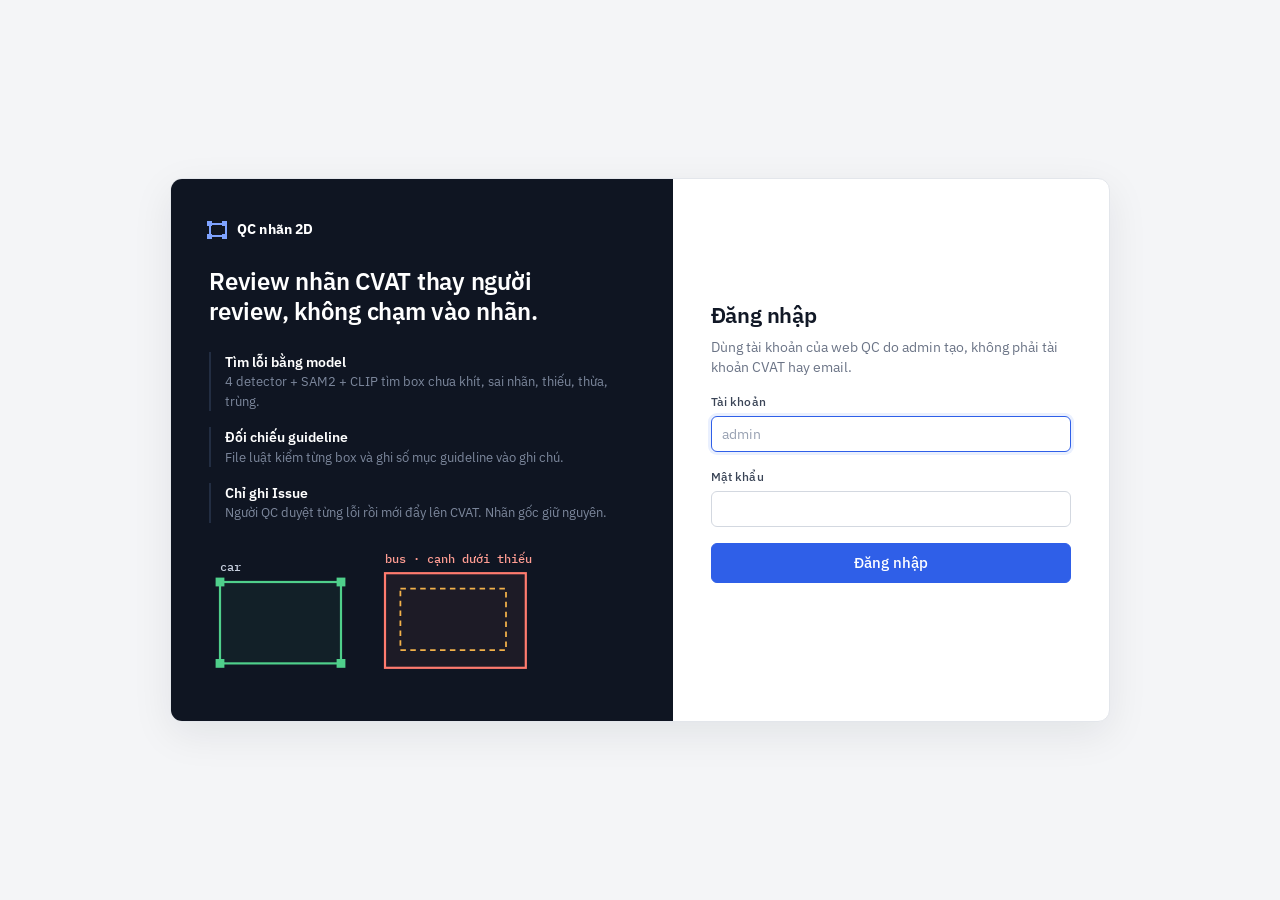
==== web_qc/static/index.html @ eee3d4e5 "Guideline: tu mo san guideline, nut Mo · soan luat, giu thong bao sau khi luu Co-Authored-By: Claude" ====
<!doctype html>
<html lang="vi">
<head>
<meta charset="utf-8">
<meta name="viewport" content="width=device-width, initial-scale=1">
<title>QC nhãn 2D</title>
<link rel="preconnect" href="https://fonts.googleapis.com">
<link rel="stylesheet" href="https://fonts.googleapis.com/css2?family=IBM+Plex+Mono:wght@400;500&family=IBM+Plex+Sans:wght@400;500;600;700&display=swap">
<link rel="stylesheet" href="style.css?v=11">
</head>
<body>

<svg width="0" height="0" style="position:absolute" aria-hidden="true">
  <symbol id="i-home" viewBox="0 0 24 24"><path d="M4 11l8-7 8 7v8a1 1 0 0 1-1 1h-4v-6H9v6H5a1 1 0 0 1-1-1z"/></symbol>
  <symbol id="i-scan" viewBox="0 0 24 24"><path d="M4 8V5a1 1 0 0 1 1-1h3M16 4h3a1 1 0 0 1 1 1v3M20 16v3a1 1 0 0 1-1 1h-3M8 20H5a1 1 0 0 1-1-1v-3"/><rect x="8" y="8" width="8" height="8" rx="1"/></symbol>
  <symbol id="i-history" viewBox="0 0 24 24"><path d="M3 12a9 9 0 1 0 3-6.7L3 8"/><path d="M3 3v5h5M12 7v5l3 2"/></symbol>
  <symbol id="i-book" viewBox="0 0 24 24"><path d="M4 5a2 2 0 0 1 2-2h13v16H6a2 2 0 0 0-2 2z"/><path d="M4 19V5M8 7h7M8 11h5"/></symbol>
  <symbol id="i-plug" viewBox="0 0 24 24"><path d="M9 3v5M15 3v5M7 8h10v3a5 5 0 0 1-10 0zM12 16v5"/></symbol>
  <symbol id="i-gear" viewBox="0 0 24 24"><path d="M4 6h10M18 6h2M4 12h4M12 12h8M4 18h12"/><circle cx="16" cy="6" r="2"/><circle cx="10" cy="12" r="2"/><circle cx="18" cy="18" r="2"/></symbol>
  <symbol id="i-play" viewBox="0 0 24 24"><path d="M7 5l12 7-12 7z"/></symbol>
  <symbol id="i-upload" viewBox="0 0 24 24"><path d="M12 16V4M7 9l5-5 5 5M4 20h16"/></symbol>
  <symbol id="i-download" viewBox="0 0 24 24"><path d="M12 4v12M7 11l5 5 5-5M4 20h16"/></symbol>
  <symbol id="i-logout" viewBox="0 0 24 24"><path d="M15 4h3a1 1 0 0 1 1 1v14a1 1 0 0 1-1 1h-3M10 8l-4 4 4 4M6 12h10"/></symbol>
  <symbol id="i-sliders" viewBox="0 0 24 24"><path d="M4 7h16M4 17h16"/><circle cx="9" cy="7" r="2"/><circle cx="15" cy="17" r="2"/></symbol>
  <symbol id="i-file" viewBox="0 0 24 24"><path d="M14 3H6a1 1 0 0 0-1 1v16a1 1 0 0 0 1 1h12a1 1 0 0 0 1-1V8z"/><path d="M14 3v5h5"/></symbol>
  <symbol id="i-list" viewBox="0 0 24 24"><path d="M9 6h11M9 12h11M9 18h11M4 6h.01M4 12h.01M4 18h.01"/></symbol>
  <symbol id="i-ext" viewBox="0 0 24 24"><path d="M14 4h6v6M20 4l-9 9M18 14v5a1 1 0 0 1-1 1H5a1 1 0 0 1-1-1V7a1 1 0 0 1 1-1h5"/></symbol>
  <symbol id="i-redo" viewBox="0 0 24 24"><path d="M20 12a8 8 0 1 1-2.3-5.7L20 8"/><path d="M20 3v5h-5"/></symbol>
  <symbol id="i-plus" viewBox="0 0 24 24"><path d="M12 5v14M5 12h14"/></symbol>
  <symbol id="i-flag" viewBox="0 0 24 24"><path d="M5 21V4M5 4h11l-2 4 2 4H5"/></symbol>
  <symbol id="i-pen" viewBox="0 0 24 24"><path d="M4 20h4L19 9l-4-4L4 16z"/><path d="M13 7l4 4"/></symbol>
  <symbol id="i-link" viewBox="0 0 24 24"><path d="M10 14a4 4 0 0 0 5.7 0l3-3a4 4 0 0 0-5.7-5.7l-1 1"/><path d="M14 10a4 4 0 0 0-5.7 0l-3 3a4 4 0 0 0 5.7 5.7l1-1"/></symbol>
  <symbol id="i-note" viewBox="0 0 24 24"><rect x="4" y="5" width="16" height="12" rx="1" stroke-dasharray="3 2"/><path d="M8 21l4-4 4 4"/></symbol>
</svg>

<!-- ================================ DANG NHAP ================================ -->
<section id="login" class="login hidden">
  <div class="login-card">
    <div class="login-side">
      <div class="logo"><span class="logo-mark" aria-hidden="true"></span><span>QC nhãn 2D</span></div>
      <h1>Review nhãn CVAT thay người review, không chạm vào nhãn.</h1>
      <dl class="login-facts">
        <div><dt>Tìm lỗi bằng model</dt><dd>4 detector + SAM2 + CLIP tìm box chưa khít, sai nhãn, thiếu, thừa, trùng.</dd></div>
        <div><dt>Đối chiếu guideline</dt><dd>File luật kiểm từng box và ghi số mục guideline vào ghi chú.</dd></div>
        <div><dt>Chỉ ghi Issue</dt><dd>Người QC duyệt từng lỗi rồi mới đẩy lên CVAT. Nhãn gốc giữ nguyên.</dd></div>
      </dl>
      <svg class="login-art" viewBox="0 0 300 120" aria-hidden="true">
        <rect x="10" y="30" width="110" height="74" class="a-ok"/>
        <g class="a-h"><rect x="6" y="26" width="8" height="8"/><rect x="116" y="26" width="8" height="8"/><rect x="6" y="100" width="8" height="8"/><rect x="116" y="100" width="8" height="8"/></g>
        <text x="10" y="20" class="a-t">car</text>
        <rect x="160" y="22" width="128" height="86" class="a-bad"/>
        <rect x="174" y="36" width="96" height="56" class="a-dash"/>
        <text x="160" y="13" class="a-t a-tb">bus · cạnh dưới thiếu 34px</text>
      </svg>
    </div>
    <form id="loginForm" class="login-form">
      <h2>Đăng nhập</h2>
      <p class="sub">Dùng tài khoản của web QC do admin tạo, không phải tài khoản CVAT hay email.</p>
      <div id="loginHint" class="note hidden"></div>
      <label class="fld" for="lgUser"><span>Tài khoản</span><input id="lgUser" name="username" autocomplete="username" placeholder="admin" required></label>
      <label class="fld" for="lgPass"><span>Mật khẩu</span><input id="lgPass" name="password" type="password" autocomplete="current-password" required></label>
      <button class="btn primary block" type="submit">Đăng nhập</button>
      <p id="loginErr" class="err" role="alert"></p>
    </form>
  </div>
</section>

<!-- ================================ UNG DUNG ================================ -->
<div id="app" class="shell hidden">
  <aside class="sidebar">
    <div class="logo"><span class="logo-mark" aria-hidden="true"></span><span>QC nhãn 2D</span></div>
    <nav id="tabs" aria-label="Các trang">
      <button data-tab="dash"><svg class="ic"><use href="#i-home"/></svg><span>Tổng quan</span></button>
      <button data-tab="review" class="active"><svg class="ic"><use href="#i-scan"/></svg><span>Review job</span></button>
      <button data-tab="history"><svg class="ic"><use href="#i-history"/></svg><span>Lịch sử</span></button>
      <button data-tab="guide"><svg class="ic"><use href="#i-book"/></svg><span>Guideline</span></button>
      <button data-tab="conn"><svg class="ic"><use href="#i-plug"/></svg><span>Kết nối CVAT</span></button>
      <button data-tab="settings"><svg class="ic"><use href="#i-gear"/></svg><span>Cài đặt</span></button>
    </nav>
    <div class="side-status">
      <div class="side-label">Trạng thái</div>
      <div id="sideStatus"></div>
    </div>
    <div class="side-user">
      <span class="avatar" id="avatar" aria-hidden="true">A</span>
      <span id="whoName" class="who"></span>
      <button id="logout" class="icon-btn" title="Đăng xuất" aria-label="Đăng xuất"><svg class="ic"><use href="#i-logout"/></svg></button>
    </div>
  </aside>

  <main class="main">
    <!-- ============================== TONG QUAN ============================== -->
    <section id="tab-dash" class="tab hidden">
      <header class="pagehead">
        <div><h1>Tổng quan</h1><p>Chất lượng nhãn qua các lần review: tỉ lệ đạt, loại lỗi hay gặp, từng labeler.</p></div>
        <div class="seg seg-inline" id="dashDays" role="group" aria-label="Khoảng thời gian">
          <button type="button" data-d="7">7 ngày</button><button type="button" data-d="30" class="on">30 ngày</button><button type="button" data-d="90">90 ngày</button>
        </div>
      </header>
      <div id="dashKpis" class="kpis kpis-6"></div>
      <div class="grid2 dash-grid">
        <div class="panel">
          <div class="panel-head"><h2>Loại lỗi hay gặp</h2><span class="meta" id="dashKindsMeta"></span></div>
          <div id="dashKinds" class="bars"></div>
        </div>
        <div class="panel">
          <div class="panel-head"><h2>Xu hướng theo ngày</h2><span class="meta">% box đúng trung bình</span></div>
          <div id="dashTrend" class="trend"></div>
        </div>
        <div class="panel flush span2">
          <div class="panel-head padded"><h2>Theo labeler</h2><span class="meta">Xếp từ % box đúng thấp nhất · lấy từ người được giao job trên CVAT</span></div>
          <div class="tablewrap"><table class="tbl" id="dashAss">
            <thead><tr><th>Labeler</th><th class="r">Số lần review</th><th class="r">Số job</th><th class="r">% box đúng TB</th><th class="r">Tỉ lệ đạt</th><th class="r">Lỗi / Không chắc</th><th>Gần nhất</th></tr></thead><tbody></tbody></table></div>
        </div>
      </div>
    </section>

    <!-- ============================== REVIEW ============================== -->
    <section id="tab-review" class="tab">
      <header class="pagehead">
        <div><h1>Review job</h1><p>Chọn job trên CVAT, chấm nhãn, duyệt từng lỗi rồi ghi Issue. Tool không sửa nhãn.</p></div>
      </header>

      <form id="runForm" class="cmdbar">
        <label class="fld w-md" for="fConn"><span>Kết nối CVAT</span><select id="fConn" name="connection_id"></select></label>
        <div class="fld w-job"><span>Job</span>
          <div class="input-group"><input id="fJob" name="job_id" inputmode="numeric" placeholder="số job" aria-label="Số job"><button type="button" class="btn" id="pickJob"><svg class="ic"><use href="#i-list"/></svg>Chọn</button></div>
        </div>
        <label class="fld w-sm" for="fTask"><span>Task</span><input id="fTask" name="task_id" inputmode="numeric" placeholder="tự điền"></label>
        <label class="fld w-lg" for="runGuide"><span>Guideline</span><select name="guideline_id" id="runGuide"></select></label>
        <label class="fld w-md" for="fMode"><span>Chế độ</span><select id="fMode" name="mode"><option value="chinh_xac">Chính xác · 4 model + SAM2</option><option value="nhanh">Nhanh · 2 model</option></select></label>
        <details class="pop" id="optPop">
          <summary class="btn"><svg class="ic"><use href="#i-sliders"/></svg>Tuỳ chọn</summary>
          <div class="pop-panel">
            <label class="fld" for="fFile"><span>File export .zip <em>chỉ khi không đọc được từ CVAT</em></span><input id="fFile" name="file" type="file" accept=".zip"></label>
            <label class="fld" for="fMax"><span>Chỉ chạy N frame đầu <em>để thử nhanh</em></span><input id="fMax" name="max_frames" inputmode="numeric"></label>
            <label class="chk" for="fRider"><input id="fRider" type="checkbox" name="rider" checked><span>Người lái xe máy có box person riêng</span></label>
            <label class="chk" for="fAuto"><input id="fAuto" type="checkbox" name="auto_push"><span>Chạy xong tự đẩy lỗi chắc chắn</span></label>
          </div>
        </details>
        <button class="btn primary" type="submit" id="runBtn"><svg class="ic fill"><use href="#i-play"/></svg>Đánh giá</button>
        <div id="jobCtx" class="job-ctx"></div>
        <p id="runErr" class="err cmd-err" role="alert"></p>
      </form>

      <div id="runEmpty" class="panel empty">
        <ol class="steps">
          <li><b>Chọn job</b><span>Bấm <b>Chọn</b> để xem danh sách job trên CVAT, hoặc gõ số job. Đổi máy CVAT ở ô Kết nối.</span></li>
          <li><b>Kiểm tra guideline</b><span>Để "Tự chọn theo task" thì web dùng guideline đã gán cho task. Dòng dưới thanh công cụ cho biết sẽ kiểm bao nhiêu luật.</span></li>
          <li><b>Đánh giá, duyệt, đẩy Issue</b><span>Lỗi chắc chắn được chọn sẵn. Lỗi "không chắc" xem ảnh rồi tự chọn. Lỗi tool báo nhầm thì bấm <b>Tool nhầm</b>.</span></li>
        </ol>
        <p class="empty-foot">Kết quả các lần trước nằm ở <a href="#" data-goto="history">Lịch sử</a>.</p>
      </div>

      <div id="runPanel" class="hidden">
        <div class="panel runhead">
          <div class="runhead-top">
            <div class="runhead-title">
              <h2 id="runTitle">Lần review</h2>
              <p id="runMeta" class="meta"></p>
              <div id="runCompare" class="compare"></div>
            </div>
            <div class="runhead-actions">
              <a id="openCvat" class="btn sm hidden" target="_blank" rel="noopener"><svg class="ic"><use href="#i-ext"/></svg>Mở job trên CVAT</a>
              <button id="copyReport" class="btn sm hidden" type="button" title="Trang xem lỗi kèm ảnh cho labeler, không cần đăng nhập"><svg class="ic"><use href="#i-link"/></svg>Link cho labeler</button>
              <button id="rerunBtn" class="btn sm" type="button"><svg class="ic"><use href="#i-redo"/></svg>Chạy lại</button>
              <a id="csv" class="btn sm" href="#"><svg class="ic"><use href="#i-download"/></svg>CSV</a>
              <span id="runStatus" class="pill"></span>
            </div>
          </div>
          <div class="progress" aria-hidden="true"><div id="runProgress" class="progress-bar"></div></div>
          <div id="stats" class="kpis"></div>
          <details id="logBox" class="logbox"><summary>Nhật ký chạy</summary><pre id="runLog" class="log"></pre></details>
        </div>

        <div id="runResult" class="panel workbench hidden">
          <div class="wb-head">
            <div class="tabs-inline" role="tablist">
              <button type="button" class="on" data-view="list">Danh sách lỗi</button>
              <button type="button" data-view="frames">Theo khung hình</button>
              <button type="button" data-view="issues">Issue trên CVAT</button>
            </div>
            <span id="frameFilter" class="chip-filter hidden"></span>
          </div>

          <!-- che do: danh sach loi + xem anh -->
          <div class="wb-body" id="viewList">
            <div class="wb-list">
              <div class="wb-tools">
                <div class="seg" id="segSure" role="group" aria-label="Lọc theo mức">
                  <button type="button" data-v="" class="on">Tất cả <b id="cAll"></b></button>
                  <button type="button" data-v="1">Lỗi <b id="cSure"></b></button>
                  <button type="button" data-v="0">Không chắc <b id="cUnsure"></b></button>
                  <button type="button" data-v="fp">Tool nhầm <b id="cFp"></b></button>
                  <button type="button" data-v="note">Ghi chú <b id="cNote"></b></button>
                </div>
                <div class="wb-filters">
                  <select id="fKind" aria-label="Loại lỗi"><option value="">Mọi loại lỗi</option></select>
                  <select id="fTang" aria-label="Tầng"><option value="">Mọi tầng</option><option value="1">Tầng 1 · luật</option><option value="2">Tầng 2 · model</option></select>
                </div>
                <div class="wb-sel">
                  <span id="selInfo" class="meta"></span><span class="sp"></span>
                  <button id="selSure" type="button" class="txt-btn">Chọn lỗi chắc</button>
                  <button id="selAll" type="button" class="txt-btn">Chọn hết</button>
                  <button id="selNone" type="button" class="txt-btn">Bỏ chọn</button>
                </div>
              </div>
              <ul id="flist" class="flist" tabindex="0" aria-label="Danh sách lỗi"></ul>
              <p class="kbd-hint"><kbd>↑</kbd><kbd>↓</kbd> chuyển · <kbd>Space</kbd> chọn/bỏ · <kbd>X</kbd> tool nhầm · <kbd>N</kbd> ghi chú trên ảnh</p>
            </div>
            <div class="wb-view">
              <div class="viewer-bar">
                <div class="legend" aria-hidden="true">
                  <span><i class="lg lg-bad"></i>Lỗi</span><span><i class="lg lg-warn"></i>Không chắc</span><span><i class="lg lg-miss"></i>Vật bị thiếu</span><span><i class="lg lg-lab"></i>Box người gán</span><span><i class="lg lg-cur"></i>Đang xem</span><span><i class="lg lg-note"></i>Ghi chú</span>
                </div>
                <button type="button" class="btn sm" id="drawBtn" title="Kéo một khung trên ảnh để ghi chú cho labeler (phím N)"><svg class="ic"><use href="#i-note"/></svg>Ghi chú trên ảnh</button>
              </div>
              <div id="pvBox" class="viewer"><div class="viewer-empty">Chọn một lỗi bên trái để xem ảnh.</div></div>
              <form id="noteForm" class="note-form hidden">
                <label class="fld" for="noteText"><span>Ghi chú cho labeler tại khung vừa vẽ <em>sẽ đẩy lên CVAT thành Issue ghim đúng chỗ này</em></span>
                  <textarea id="noteText" rows="2" maxlength="500" placeholder="vd: Xe này bị che một nửa, cần đóng box ước lượng toàn bộ xe (guideline 2.1)"></textarea></label>
                <div class="row-actions"><button type="submit" class="btn primary sm">Lưu ghi chú</button><button type="button" class="btn sm" id="noteCancel">Huỷ</button><span class="meta">Ghi chú tự được chọn để đẩy.</span></div>
              </form>
              <div id="detail" class="detail"></div>
              <div id="gRef" class="gref-wrap"></div>
            </div>
          </div>

          <!-- che do: theo khung hinh -->
          <div class="wb-pane hidden" id="viewFrames"><div id="frameGrid" class="frame-grid"></div></div>

          <!-- che do: issue tren CVAT -->
          <div class="wb-pane hidden" id="viewIssues">
            <div class="pane-tools"><span class="meta" id="issuesMeta">Issue do tool tạo trên job này. Labeler sửa xong và bấm Resolve trên CVAT thì cột Trạng thái đổi sang "Đã xử lý".</span><button type="button" class="btn sm" id="reloadIssues"><svg class="ic"><use href="#i-redo"/></svg>Tải lại</button></div>
            <div class="tablewrap"><table class="tbl" id="issueTable"><thead><tr><th>#</th><th>Frame</th><th>Nội dung</th><th class="r">Trả lời</th><th>Trạng thái</th></tr></thead><tbody></tbody></table></div>
          </div>

          <div class="actionbar">
            <label class="chk" for="replaceOld" title="Lỗi vẫn còn: giữ Issue cũ. Lỗi đã hết: xoá Issue cũ, hoặc đóng lại nếu đã có người trả lời."><input type="checkbox" id="replaceOld" checked><span>Đồng bộ với Issue lần trước</span></label>
            <label class="chk" for="addSummary" title="Thêm 1 Issue tổng kết: % box đúng, đạt hay chưa, kèm link trang lỗi cho labeler"><input type="checkbox" id="addSummary" checked><span>Kèm Issue tổng kết</span></label>
            <span id="pushRes" class="meta push-res"></span>
            <button id="pushBtn" class="btn primary" type="button"><svg class="ic"><use href="#i-upload"/></svg><span id="pushLabel">Đẩy Issue lên CVAT</span></button>
          </div>
        </div>
      </div>
    </section>

    <!-- ============================== LICH SU ============================== -->
    <section id="tab-history" class="tab hidden">
      <header class="pagehead">
        <div><h1>Lịch sử</h1><p>Các lần review, mới nhất trên cùng. Bấm một dòng để mở lại kết quả.</p></div>
        <div class="row-form tight">
          <label class="fld w-sm" for="hJob"><span>Job</span><input id="hJob" inputmode="numeric" placeholder="tất cả"></label>
          <label class="fld w-md" for="hWho"><span>Labeler / người chạy</span><input id="hWho" placeholder="tìm theo tên"></label>
        </div>
      </header>
      <div class="panel flush">
        <div class="tablewrap"><table id="htable" class="tbl">
          <thead><tr><th>#</th><th>Job</th><th>Task</th><th>Labeler</th><th>Người chạy</th><th>Thời gian</th><th>Kết quả</th><th class="r">Box đúng</th><th class="r">Lỗi / KC</th><th class="r">Tool nhầm</th><th class="r">Issue</th></tr></thead>
          <tbody></tbody></table></div>
      </div>
    </section>

    <!-- ============================== GUIDELINE ============================== -->
    <section id="tab-guide" class="tab hidden">
      <header class="pagehead">
        <div><h1>Guideline</h1><p>Mỗi dự án một guideline: file gốc để tra cứu khi xem lỗi, kèm <b>luật</b> để tool tự kiểm (tầng 1) và ghi số mục vào Issue. Gán guideline cho task thì review task đó tự dùng.</p></div>
      </header>
      <div class="panel">
        <form id="gUpload" class="row-form">
          <label class="fld w-lg" for="gNameIn"><span>Tên guideline</span><input id="gNameIn" name="name" placeholder="GreenSM 2D v3"></label>
          <label class="fld w-lg" for="gFileIn"><span>File · PDF, DOCX, TXT, MD</span><input id="gFileIn" name="file" type="file" accept=".pdf,.docx,.txt,.md" required></label>
          <button class="btn primary" type="submit"><svg class="ic"><use href="#i-upload"/></svg>Tải lên</button>
          <span id="gUpErr" class="meta"></span>
        </form>
      </div>
      <div class="panel flush">
        <div class="tablewrap"><table id="gtable" class="tbl">
          <thead><tr><th>Tên</th><th>File</th><th>Gán cho task</th><th>Luật</th><th></th></tr></thead>
          <tbody></tbody></table></div>
      </div>

      <div id="gDetail" class="panel hidden">
        <div class="panel-head">
          <div><h2 id="gName"></h2><p class="meta" id="gTasks"></p></div>
          <a id="gFile" class="btn" target="_blank"><svg class="ic"><use href="#i-file"/></svg>Mở file gốc</a>
        </div>
        <div class="tabs-inline gtabs" role="tablist">
          <button type="button" class="on" data-g="rules">Luật kiểm tra</button>
          <button type="button" data-g="content">Nội dung guideline</button>
          <button type="button" data-g="yaml">YAML (nâng cao)</button>
        </div>

        <div id="gPaneRules" class="gpane">
          <div class="rule-tools">
            <label class="fld w-sm" for="gTask"><span>Task</span><input id="gTask" inputmode="numeric" placeholder="số task"></label>
            <button id="gTemplate" type="button" class="btn">Lấy nhãn từ task</button>
            <button id="gAssign" type="button" class="btn">Gán guideline cho task</button>
            <span class="sp"></span>
            <button id="ruleAdd" type="button" class="btn"><svg class="ic"><use href="#i-plus"/></svg>Thêm nhãn</button>
          </div>
          <div class="tablewrap bordered"><table class="tbl rule-tbl" id="ruleTable">
            <thead><tr><th>Nhãn trên CVAT</th><th>Tool hiểu là</th><th class="r">Tối thiểu px</th><th>Tỉ lệ rộng/cao</th><th>Thuộc tính bắt buộc</th><th>Không để mặc định</th><th>Tên gọi khác</th><th>Mục</th><th></th></tr></thead>
            <tbody></tbody></table></div>
          <div class="rule-general">
            <h3>Quy tắc chung</h3>
            <label class="chk" for="qRider"><input type="checkbox" id="qRider"><span>Người lái xe máy phải có box person riêng</span></label>
            <label class="chk" for="qOutside"><input type="checkbox" id="qOutside"><span>Báo lỗi box có nhãn không có trong bảng trên</span></label>
            <label class="fld w-sm" for="qEdge"><span>Box vượt mép ảnh quá (px)</span><input id="qEdge" inputmode="numeric" placeholder="2"></label>
            <label class="fld w-sm" for="qMuc"><span>Mục chung</span><input id="qMuc" placeholder="vd 2"></label>
          </div>
          <div class="row-actions"><button id="ruleSave" class="btn primary" type="button">Lưu luật</button><span id="ruleMsg" class="meta"></span></div>
        </div>

        <div id="gPaneContent" class="gpane hidden">
          <div class="search"><input id="gSearch" aria-label="Tìm trong guideline" placeholder="Tìm: car, xe máy, occluded"><button id="gSearchBtn" type="button" class="btn">Tìm</button></div>
          <div id="gSections" class="sections"></div>
        </div>

        <div id="gPaneYaml" class="gpane hidden">
          <textarea id="gRules" aria-label="File luật YAML" spellcheck="false"></textarea>
          <div class="row-actions"><button id="gSave" class="btn primary" type="button">Lưu YAML</button><span id="gMsg" class="meta"></span></div>
        </div>
      </div>
    </section>

    <!-- ============================== KET NOI CVAT ============================== -->
    <section id="tab-conn" class="tab hidden">
      <header class="pagehead">
        <div><h1>Kết nối CVAT</h1><p>Thêm các máy CVAT cần review. Mỗi kết nối gồm địa chỉ, token và tổ chức (nếu có). Token được mã hoá khi lưu và không bao giờ hiện lên trình duyệt.</p></div>
        <button class="btn primary" type="button" id="connNew"><svg class="ic"><use href="#i-plus"/></svg>Thêm kết nối</button>
      </header>
      <div class="panel flush">
        <div class="tablewrap"><table class="tbl" id="connTable">
          <thead><tr><th>Tên</th><th>Địa chỉ</th><th>Tổ chức</th><th>Token</th><th>Trạng thái</th><th></th></tr></thead><tbody></tbody></table></div>
      </div>
      <form id="connForm" class="panel hidden">
        <div class="panel-head"><h2 id="connFormTitle">Thêm kết nối</h2></div>
        <input type="hidden" id="cId">
        <div class="form-grid">
          <label class="fld" for="cName"><span>Tên gợi nhớ</span><input id="cName" placeholder="CVAT công ty" required></label>
          <label class="fld" for="cUrl"><span>Địa chỉ CVAT</span><input id="cUrl" placeholder="https://cvat.ten-cong-ty.vn" required></label>
          <label class="fld" for="cToken"><span>Token <em id="cTokenHint">CVAT → Profile → Security → Personal Access Tokens</em></span><input id="cToken" type="password" autocomplete="off"></label>
          <label class="fld" for="cOrg"><span>Tổ chức <em>slug, để trống nếu không dùng tổ chức</em></span><input id="cOrg" placeholder="vd ten-to-chuc" list="orgList"><datalist id="orgList"></datalist></label>
        </div>
        <label class="chk" for="cDefault"><input type="checkbox" id="cDefault"><span>Dùng làm kết nối mặc định</span></label>
        <div class="row-actions">
          <button type="button" class="btn" id="cTest">Thử kết nối</button>
          <button type="submit" class="btn primary">Lưu kết nối</button>
          <button type="button" class="btn" id="cCancel">Huỷ</button>
          <span id="cMsg" class="meta"></span>
        </div>
      </form>
    </section>

    <!-- ============================== CAI DAT ============================== -->
    <section id="tab-settings" class="tab hidden">
      <header class="pagehead"><div><h1>Cài đặt</h1><p>Ngưỡng đạt, tự chạy khi job hoàn thành, tài khoản.</p></div></header>
      <div class="grid2">
        <form class="panel" id="setForm">
          <div class="panel-head"><h2>Đánh giá</h2></div>
          <div class="stack">
            <label class="fld w-md" for="sThr"><span>Ngưỡng đạt (% box đúng)</span><input id="sThr" inputmode="decimal" placeholder="97"></label>
            <label class="fld w-md" for="sMode"><span>Chế độ mặc định</span><select id="sMode"><option value="chinh_xac">Chính xác · 4 model + SAM2</option><option value="nhanh">Nhanh · 2 model</option></select></label>
          </div>
          <h3 class="mt">Tự chạy khi job hoàn thành (webhook CVAT)</h3>
          <div class="stack">
            <label class="chk" for="sHook"><input type="checkbox" id="sHook"><span>Bật webhook</span></label>
            <label class="fld" for="sHookConn"><span>Dùng kết nối</span><select id="sHookConn"></select></label>
            <label class="chk" for="sHookPush"><input type="checkbox" id="sHookPush"><span>Chạy xong tự đẩy lỗi chắc chắn (không chờ người duyệt)</span></label>
            <div class="hook-box" id="hookBox"></div>
          </div>
          <div class="row-actions"><button type="submit" class="btn primary">Lưu cài đặt</button><span id="setMsg" class="meta"></span></div>
        </form>
        <div class="panel">
          <div class="panel-head"><h2>Đổi mật khẩu</h2></div>
          <form id="pwForm" class="stack">
            <label class="fld" for="pwOld"><span>Mật khẩu cũ</span><input id="pwOld" name="old" type="password" autocomplete="current-password" required></label>
            <label class="fld" for="pwNew"><span>Mật khẩu mới <em>ít nhất 6 ký tự</em></span><input id="pwNew" name="new" type="password" minlength="6" autocomplete="new-password" required></label>
            <div class="row-actions"><button type="submit" class="btn primary">Đổi mật khẩu</button><span id="pwMsg" class="meta"></span></div>
          </form>
          <h3 class="mt">Máy chủ</h3>
          <dl id="cfgBox" class="kv"></dl>
        </div>
        <div id="usersCard" class="panel span2 hidden">
          <div class="panel-head"><h2>Tài khoản</h2></div>
          <p class="meta"><b>labeler</b> chạy review, xem, đẩy Issue · <b>qc</b> thêm quyền quản lý guideline và kết nối CVAT · <b>admin</b> thêm quyền quản lý tài khoản và cài đặt.</p>
          <form id="userForm" class="row-form">
            <label class="fld w-md" for="uName"><span>Tài khoản</span><input id="uName" name="username" autocomplete="off" required></label>
            <label class="fld w-md" for="uPass"><span>Mật khẩu <em>trống = giữ nguyên</em></span><input id="uPass" name="password" type="password" autocomplete="new-password"></label>
            <label class="fld w-sm" for="uRole"><span>Vai trò</span><select id="uRole" name="role"><option>labeler</option><option>qc</option><option>admin</option></select></label>
            <button type="submit" class="btn primary">Lưu</button><span id="userMsg" class="meta"></span>
          </form>
          <div class="tablewrap bordered"><table id="utable" class="tbl"><thead><tr><th>Tài khoản</th><th>Vai trò</th><th></th></tr></thead><tbody></tbody></table></div>
        </div>
      </div>
    </section>
  </main>
</div>

<!-- ================================ HOP CHON JOB ================================ -->
<div id="jobPicker" class="modal hidden" role="dialog" aria-modal="true" aria-labelledby="jpTitle">
  <div class="dialog wide">
    <div class="panel-head"><h3 id="jpTitle">Chọn job trên CVAT</h3><button type="button" class="btn sm" id="jpClose">Đóng</button></div>
    <div class="row-form tight">
      <label class="fld w-lg" for="jpSearch"><span>Tìm</span><input id="jpSearch" placeholder="tên task, người gán…"></label>
      <label class="fld w-sm" for="jpStage"><span>Giai đoạn</span><select id="jpStage"><option value="">Tất cả</option><option value="annotation">annotation</option><option value="validation">validation</option><option value="acceptance">acceptance</option></select></label>
      <label class="fld w-sm" for="jpState"><span>Trạng thái</span><select id="jpState"><option value="">Tất cả</option><option value="new">new</option><option value="in progress">in progress</option><option value="completed">completed</option><option value="rejected">rejected</option></select></label>
      <label class="chk" for="jp2d"><input type="checkbox" id="jp2d"><span>Chỉ job 2D</span></label>
    </div>
    <div class="tablewrap bordered jp-table"><table class="tbl" id="jpTable">
      <thead><tr><th>Job</th><th>Task</th><th>Labeler</th><th>Giai đoạn · Trạng thái</th><th class="r">Frame</th><th>Review gần nhất</th><th></th></tr></thead><tbody></tbody></table></div>
    <div class="jp-foot"><span class="meta" id="jpInfo"></span><span class="sp"></span><button type="button" class="btn sm" id="jpPrev">Trước</button><button type="button" class="btn sm" id="jpNext">Sau</button></div>
  </div>
</div>

<div id="confirmBox" class="modal hidden" role="dialog" aria-modal="true" aria-labelledby="cfTitle">
  <div class="dialog">
    <h3 id="cfTitle">Xác nhận</h3>
    <p id="cfText"></p>
    <div class="dialog-actions"><button type="button" id="cfNo" class="btn">Huỷ</button><button type="button" id="cfYes" class="btn primary">Đồng ý</button></div>
  </div>
</div>
<div id="modal" class="modal zoom hidden"><img id="modalImg" alt="Ảnh phóng to"></div>
<script src="app.js?v=11"></script>
</body>
</html>
---- web_qc/static/style.css ----
/* Web QC nhan 2D — "ban lam viec cua nguoi review":
   menu doc toi ben trai, noi dung sang; duong ke manh, bo goc nho; mau chi dung de bao muc loi
   (do = loi, ho phach = khong chac, xanh la = dat) va trung voi mau khung ve tren anh ket qua. */
:root {
  --bg: #f4f5f7; --panel: #ffffff; --sunken: #f7f8fa; --hover: #f1f3f6;
  --ink: #111826; --ink-2: #3a4456; --muted: #6b7486; --faint: #98a1b2;
  --line: #e3e6eb; --line-2: #d3d8e0;
  --accent: #2f5fe8; --accent-ink: #ffffff; --accent-soft: #eaf0fe; --accent-line: #b9cbfa;
  --bad: #d33b2f; --bad-soft: #fdeeec; --warn: #b26a00; --warn-soft: #fff4e0; --warn-mark: #f0a020;
  --good: #1a7f4b; --good-soft: #e6f5ec;
  --side: #0f1522; --side-2: #172033; --side-ink: #c8d0df; --side-muted: #7d889d; --side-line: #222d42;
  --viewer: #0b0f17;
  --r: 6px; --r-lg: 8px;
  --sans: "IBM Plex Sans", "Segoe UI", system-ui, -apple-system, Roboto, sans-serif;
  --mono: "IBM Plex Mono", "Cascadia Mono", Consolas, monospace;
  --shadow: 0 1px 2px rgba(17, 24, 38, .05);
  color-scheme: light;
}
@media (prefers-color-scheme: dark) {
  :root:not([data-theme="light"]) {
    --bg: #0d1118; --panel: #141a24; --sunken: #10151e; --hover: #1a2230;
    --ink: #e7ebf2; --ink-2: #c2c9d6; --muted: #8b95a7; --faint: #5f6a7d;
    --line: #232c3b; --line-2: #2f3a4d;
    --accent: #6d93ff; --accent-ink: #0b1222; --accent-soft: #1a2643; --accent-line: #34508f;
    --bad: #ff7b6e; --bad-soft: #3a1c19; --warn: #f2b14a; --warn-soft: #362812; --warn-mark: #f2b14a;
    --good: #4fcf8b; --good-soft: #12301f;
    --side: #090d14; --side-2: #121928; --side-line: #1b2434;
    --shadow: none; color-scheme: dark;
  }
}
:root[data-theme="dark"] {
  --bg: #0d1118; --panel: #141a24; --sunken: #10151e; --hover: #1a2230;
  --ink: #e7ebf2; --ink-2: #c2c9d6; --muted: #8b95a7; --faint: #5f6a7d;
  --line: #232c3b; --line-2: #2f3a4d;
  --accent: #6d93ff; --accent-ink: #0b1222; --accent-soft: #1a2643; --accent-line: #34508f;
  --bad: #ff7b6e; --bad-soft: #3a1c19; --warn: #f2b14a; --warn-soft: #362812; --warn-mark: #f2b14a;
  --good: #4fcf8b; --good-soft: #12301f;
  --side: #090d14; --side-2: #121928; --side-line: #1b2434;
  --shadow: none; color-scheme: dark;
}

* { box-sizing: border-box; }
html, body { margin: 0; height: 100%; }
body { background: var(--bg); color: var(--ink); font: 14px/1.5 var(--sans); -webkit-font-smoothing: antialiased; }
.hidden { display: none !important; }
h1, h2, h3, p, dl, dd, ol, ul { margin: 0; }
h1, h2, h3 { line-height: 1.25; text-wrap: balance; font-weight: 600; }
code, kbd { font-family: var(--mono); font-size: 12px; }
code { background: var(--sunken); border: 1px solid var(--line); border-radius: 4px; padding: 0 4px; }
kbd { border: 1px solid var(--line-2); border-bottom-width: 2px; border-radius: 4px; padding: 0 5px; background: var(--panel); color: var(--ink-2); }
a { color: var(--accent); }
:focus-visible { outline: 2px solid var(--accent); outline-offset: 2px; }
.err { color: var(--bad); font-size: 13px; }
.meta { color: var(--muted); font-size: 13px; }
.ic { width: 16px; height: 16px; flex: none; fill: none; stroke: currentColor; stroke-width: 1.8; stroke-linecap: round; stroke-linejoin: round; }
.ic.fill { fill: currentColor; stroke: none; width: 13px; height: 13px; }

/* --- logo: box co 4 goc keo nhu tren CVAT --- */
.logo { display: flex; align-items: center; gap: 10px; font-weight: 700; letter-spacing: .01em; }
.logo-mark { position: relative; width: 18px; height: 14px; border: 2px solid #7ea2ff; border-radius: 1px; }
.logo-mark::before, .logo-mark::after { content: ""; position: absolute; width: 5px; height: 5px; background: #7ea2ff; }
.logo-mark::before { left: -4px; top: -4px; box-shadow: 15px 0 0 #7ea2ff; }
.logo-mark::after { left: -4px; bottom: -4px; box-shadow: 15px 0 0 #7ea2ff; }

/* --- truong nhap --- */
.fld { display: flex; flex-direction: column; gap: 5px; min-width: 0; }
.fld > span { font-size: 12px; font-weight: 500; color: var(--ink-2); letter-spacing: .01em; }
.fld > span em { font-style: normal; font-weight: 400; color: var(--faint); margin-left: 4px; }
input, select, textarea { font: inherit; color: var(--ink); background: var(--panel); border: 1px solid var(--line-2); border-radius: var(--r); height: 36px; padding: 0 10px; width: 100%; min-width: 0; transition: border-color .12s, box-shadow .12s; }
select { padding-right: 28px; }
textarea { height: auto; padding: 10px 12px; }
input:hover, select:hover, textarea:hover { border-color: var(--faint); }
input:focus, select:focus, textarea:focus { outline: none; border-color: var(--accent); box-shadow: 0 0 0 3px var(--accent-soft); }
input::placeholder { color: var(--faint); }
input[type=file] { height: auto; padding: 6px; font-size: 13px; background: var(--sunken); }
input[type=checkbox] { width: 16px; height: 16px; padding: 0; margin: 0; accent-color: var(--accent); flex: none; }
.chk { display: flex; align-items: center; gap: 9px; font-size: 13px; color: var(--ink-2); cursor: pointer; }
.w-sm { width: 120px; } .w-md { width: 260px; } .w-lg { width: 260px; }

/* --- nut --- */
.btn { font: 500 13.5px/1 var(--sans); height: 36px; padding: 0 14px; border-radius: var(--r); border: 1px solid var(--line-2); background: var(--panel); color: var(--ink); display: inline-flex; align-items: center; justify-content: center; gap: 7px; cursor: pointer; text-decoration: none; white-space: nowrap; transition: background .12s, border-color .12s, color .12s; }
.btn:hover { background: var(--hover); border-color: var(--faint); }
.btn.primary { background: var(--accent); border-color: var(--accent); color: var(--accent-ink); }
.btn.primary:hover { filter: brightness(1.08); }
.btn.block { width: 100%; height: 40px; font-size: 14.5px; }
.btn:disabled { opacity: .45; cursor: not-allowed; filter: none; }
.txt-btn { font: 500 12.5px var(--sans); border: 0; background: none; color: var(--accent); padding: 4px 6px; border-radius: 4px; cursor: pointer; }
.txt-btn:hover { background: var(--accent-soft); }
.icon-btn { border: 0; background: none; color: var(--side-muted); width: 30px; height: 30px; border-radius: var(--r); display: grid; place-items: center; cursor: pointer; }
.icon-btn:hover { background: var(--side-2); color: #fff; }

/* ================================ DANG NHAP ================================ */
.login { min-height: 100%; display: grid; place-items: center; padding: 32px 16px; }
.login-card { width: 100%; max-width: 940px; display: grid; grid-template-columns: 1.15fr 1fr; background: var(--panel); border: 1px solid var(--line); border-radius: 12px; overflow: hidden; box-shadow: 0 12px 40px rgba(17, 24, 38, .08); }
.login-side { background: var(--side); color: var(--side-ink); padding: 40px 38px; display: flex; flex-direction: column; gap: 26px; }
.login-side .logo { color: #fff; }
.login-side h1 { color: #fff; font-size: 24px; font-weight: 600; letter-spacing: -.01em; }
.login-facts { display: grid; gap: 16px; }
.login-facts div { padding-left: 14px; border-left: 2px solid var(--side-line); }
.login-facts dt { color: #fff; font-weight: 600; font-size: 13.5px; }
.login-facts dd { color: var(--side-muted); font-size: 13px; }
.login-art { width: 100%; max-width: 330px; margin-top: auto; }
.a-ok { fill: rgba(79, 207, 139, .06); stroke: #4fcf8b; stroke-width: 2; }
.a-h rect { fill: #4fcf8b; }
.a-bad { fill: rgba(255, 123, 110, .06); stroke: #ff7b6e; stroke-width: 2; }
.a-dash { fill: none; stroke: #f2b14a; stroke-width: 1.6; stroke-dasharray: 5 4; }
.a-t { fill: #c8d0df; font: 500 11px var(--mono); }
.a-tb { fill: #ff9d93; }
.login-form { padding: 40px 38px; display: flex; flex-direction: column; justify-content: center; gap: 16px; }
.login-form h2 { font-size: 22px; letter-spacing: -.01em; }
.sub { color: var(--muted); font-size: 13.5px; margin-top: -8px; }
.note { background: var(--accent-soft); border: 1px solid var(--accent-line); border-radius: var(--r); padding: 10px 12px; font-size: 13px; color: var(--ink); }
.note code { background: var(--panel); }
@media (max-width: 780px) { .login-card { grid-template-columns: 1fr; } .login-art { display: none; } .login-side, .login-form { padding: 28px 22px; } }

/* ================================ KHUNG UNG DUNG ================================ */
.shell { display: grid; grid-template-columns: 228px minmax(0, 1fr); min-height: 100%; }
.sidebar { background: var(--side); color: var(--side-ink); display: flex; flex-direction: column; padding: 18px 12px; gap: 22px; position: sticky; top: 0; height: 100vh; }
.sidebar .logo { color: #fff; padding: 2px 8px 6px; }
#tabs { display: grid; gap: 2px; }
#tabs button { font: 500 13.5px var(--sans); display: flex; align-items: center; gap: 11px; padding: 9px 10px; border: 0; border-radius: var(--r); background: none; color: var(--side-ink); cursor: pointer; text-align: left; }
#tabs button .ic { color: var(--side-muted); }
#tabs button:hover { background: var(--side-2); color: #fff; }
#tabs button.active { background: var(--side-2); color: #fff; box-shadow: inset 2px 0 0 #7ea2ff; }
#tabs button.active .ic { color: #7ea2ff; }
.side-status { margin-top: auto; padding: 0 10px; }
.side-label { font-size: 11px; font-weight: 600; letter-spacing: .08em; text-transform: uppercase; color: var(--side-muted); margin-bottom: 8px; }
.st-row { display: flex; align-items: center; gap: 8px; font-size: 12.5px; color: var(--side-ink); padding: 3px 0; min-width: 0; }
.st-row span:last-child { overflow: hidden; text-overflow: ellipsis; white-space: nowrap; }
.dot { width: 7px; height: 7px; border-radius: 50%; flex: none; background: var(--side-muted); }
.dot.ok { background: #4fcf8b; box-shadow: 0 0 0 3px rgba(79, 207, 139, .15); }
.dot.no { background: #ff7b6e; box-shadow: 0 0 0 3px rgba(255, 123, 110, .15); }
.side-user { display: flex; align-items: center; gap: 10px; padding: 10px 8px 0; border-top: 1px solid var(--side-line); }
.avatar { width: 28px; height: 28px; border-radius: 50%; background: #2a3550; color: #fff; display: grid; place-items: center; font-size: 12px; font-weight: 600; flex: none; }
.who { font-size: 12.5px; color: var(--side-ink); flex: 1; min-width: 0; overflow: hidden; text-overflow: ellipsis; white-space: nowrap; }
.main { padding: 26px 28px 40px; min-width: 0; max-width: 1560px; }
@media (max-width: 900px) {
  .shell { grid-template-columns: minmax(0, 1fr); }
  .sidebar, .main, #tabs { min-width: 0; }
  .sidebar { position: sticky; top: 0; height: auto; flex-direction: row; align-items: center; flex-wrap: wrap; padding: 10px 14px; gap: 10px; z-index: 10; }
  #tabs { display: flex; order: 3; width: 100%; overflow-x: auto; }
  #tabs button { padding: 7px 10px; white-space: nowrap; }
  .side-status { display: none; }
  .side-user { margin-left: auto; border: 0; padding: 0; }
  .main { padding: 18px 16px 32px; }
}

/* --- tieu de trang + panel --- */
.pagehead { display: flex; justify-content: space-between; align-items: flex-end; gap: 16px; flex-wrap: wrap; margin-bottom: 18px; }
.pagehead h1 { font-size: 21px; letter-spacing: -.015em; }
.pagehead p { color: var(--muted); margin-top: 3px; max-width: 70ch; }
.panel { background: var(--panel); border: 1px solid var(--line); border-radius: var(--r-lg); padding: 18px 20px; box-shadow: var(--shadow); min-width: 0; }
.panel + .panel, .panel + div, div + .panel { margin-top: 14px; }
.panel.flush { padding: 0; overflow: hidden; }
.panel-head { display: flex; justify-content: space-between; align-items: center; gap: 12px; margin-bottom: 12px; }
.panel-head h2 { font-size: 15px; }
h3 { font-size: 13px; color: var(--ink-2); margin-bottom: 10px; letter-spacing: .01em; }
.row-form { display: flex; align-items: flex-end; gap: 12px; flex-wrap: wrap; }
.row-form.tight { gap: 8px; margin-bottom: 6px; }
.row-actions { display: flex; align-items: center; gap: 12px; flex-wrap: wrap; margin-top: 12px; }
.stack { display: grid; gap: 12px; }
.grid2 { display: grid; grid-template-columns: 1fr 1fr; gap: 14px; align-items: start; }
.grid2 > .panel { margin-top: 0; }
.grid2 .span2 { grid-column: 1 / -1; }
@media (max-width: 1000px) { .grid2 { grid-template-columns: 1fr; } }

/* ================================ REVIEW ================================ */
.cmdbar { display: flex; align-items: flex-end; gap: 12px; flex-wrap: wrap; background: var(--panel); border: 1px solid var(--line); border-radius: var(--r-lg); padding: 14px 16px; box-shadow: var(--shadow); position: relative; }
.cmd-err { flex-basis: 100%; }
.cmd-err:empty { display: none; }
@media (max-width: 700px) { .cmdbar .fld { width: calc(50% - 6px); } .cmdbar .w-lg, .cmdbar .w-md { width: 100%; } }
.pop { position: relative; }
.pop > summary { list-style: none; }
.pop > summary::-webkit-details-marker { display: none; }
.pop[open] > summary { background: var(--hover); border-color: var(--faint); }
.pop-panel { position: absolute; top: calc(100% + 6px); right: 0; z-index: 20; width: 320px; max-width: calc(100vw - 32px); background: var(--panel); border: 1px solid var(--line-2); border-radius: var(--r-lg); padding: 14px; display: grid; gap: 12px; box-shadow: 0 12px 32px rgba(17, 24, 38, .14); }

.empty { margin-top: 14px; }
.steps { list-style: none; padding: 0; display: grid; grid-template-columns: repeat(3, minmax(0, 1fr)); gap: 0; counter-reset: s; }
.steps li { counter-increment: s; padding: 4px 22px; border-left: 1px solid var(--line); display: grid; gap: 4px; }
.steps li:first-child { border-left: 0; padding-left: 4px; }
.steps li::before { content: "0" counter(s); font: 500 12px var(--mono); color: var(--accent); }
.steps b { font-weight: 600; }
.steps span { color: var(--muted); font-size: 13px; }
.empty-foot { margin-top: 16px; padding-top: 12px; border-top: 1px solid var(--line); color: var(--muted); font-size: 13px; }
@media (max-width: 800px) { .steps { grid-template-columns: 1fr; gap: 14px; } .steps li { border-left: 0; padding: 0; } }

/* --- dau ket qua --- */
#runPanel { margin-top: 14px; }
.runhead { padding-bottom: 12px; }
.runhead-top { display: flex; justify-content: space-between; align-items: flex-start; gap: 12px; }
.runhead h2 { font-size: 16px; }
.runhead-title .meta { margin-top: 2px; }
.pill { display: inline-flex; align-items: center; gap: 6px; height: 26px; padding: 0 10px; border-radius: 999px; font-size: 12.5px; font-weight: 600; background: var(--sunken); color: var(--ink-2); white-space: nowrap; border: 1px solid var(--line); }
.pill::before { content: ""; width: 7px; height: 7px; border-radius: 50%; background: currentColor; }
.pill.xong, .pill.pass { background: var(--good-soft); color: var(--good); border-color: transparent; }
.pill.loi, .pill.fail { background: var(--bad-soft); color: var(--bad); border-color: transparent; }
.pill.cho, .pill.dang_chay { background: var(--warn-soft); color: var(--warn); border-color: transparent; }
.progress { height: 3px; background: var(--line); border-radius: 2px; overflow: hidden; margin: 14px 0 4px; }
.progress-bar { height: 100%; width: 0; background: var(--accent); transition: width .4s ease; }
.progress-bar.done { background: var(--good); }
.progress-bar.fail { background: var(--bad); }

.kpis { display: grid; grid-template-columns: 1.4fr repeat(4, minmax(0, 1fr)); margin-top: 12px; border: 1px solid var(--line); border-radius: var(--r); overflow: hidden; }
.kpis:empty { display: none; }
.kpi { padding: 12px 16px; border-left: 1px solid var(--line); min-width: 0; }
.kpi:first-child { border-left: 0; }
.kpi .v { font: 600 22px/1.15 var(--sans); font-variant-numeric: tabular-nums; letter-spacing: -.02em; display: flex; align-items: center; gap: 8px; flex-wrap: wrap; }
.kpi .k { font-size: 12px; color: var(--muted); margin-top: 3px; }
.kpi.main-k { background: var(--sunken); }
.kpi .v .pill { font-size: 11.5px; height: 22px; letter-spacing: 0; }
.kpi.bad .v { color: var(--bad); } .kpi.warn .v { color: var(--warn); }
@media (max-width: 900px) { .kpis { grid-template-columns: 1fr 1fr; } .kpi { border-top: 1px solid var(--line); } .kpi.main-k { grid-column: 1 / -1; border-top: 0; } .kpi:nth-child(2n) { border-left: 0; } }
.logbox { margin-top: 10px; }
.logbox summary { cursor: pointer; font-size: 12.5px; color: var(--muted); width: fit-content; }
.log { margin-top: 8px; background: var(--sunken); border: 1px solid var(--line); border-radius: var(--r); padding: 10px 12px; max-height: 200px; overflow: auto; font: 12px/1.55 var(--mono); white-space: pre-wrap; color: var(--ink-2); }

/* --- ban lam viec: danh sach loi | anh --- */
.workbench { padding: 0; display: grid; grid-template-columns: minmax(340px, 440px) minmax(0, 1fr); grid-template-rows: minmax(0, 1fr) auto; height: max(560px, calc(100vh - 330px)); overflow: hidden; }
.wb-list { display: flex; flex-direction: column; min-height: 0; border-right: 1px solid var(--line); }
.wb-tools { padding: 12px 14px 8px; display: grid; gap: 8px; border-bottom: 1px solid var(--line); }
.seg { display: flex; background: var(--sunken); border: 1px solid var(--line); border-radius: var(--r); padding: 2px; }
.seg button { flex: 1; font: 500 12.5px var(--sans); border: 0; background: none; color: var(--muted); padding: 5px 8px; border-radius: 4px; cursor: pointer; white-space: nowrap; }
.seg button b { font-weight: 600; color: var(--faint); margin-left: 3px; font-variant-numeric: tabular-nums; }
.seg button.on { background: var(--panel); color: var(--ink); box-shadow: 0 1px 2px rgba(17, 24, 38, .1); }
.seg button.on b { color: var(--accent); }
.wb-filters { display: grid; grid-template-columns: 1fr 1fr; gap: 8px; }
.wb-filters select { height: 32px; font-size: 13px; }
.wb-sel { display: flex; align-items: center; gap: 2px; }
.wb-sel .sp { flex: 1; }
.flist { list-style: none; padding: 0; overflow-y: auto; flex: 1; min-height: 0; outline: none; }
.fi { display: grid; grid-template-columns: 18px minmax(0, 1fr); gap: 10px; padding: 10px 14px 10px 12px; border-bottom: 1px solid var(--line); cursor: pointer; border-left: 3px solid transparent; }
.fi:hover { background: var(--hover); }
.fi.s1 { border-left-color: var(--bad); }
.fi.s0 { border-left-color: var(--warn-mark); }
.fi.cur { background: var(--accent-soft); }
.fi input { margin-top: 2px; }
.fi-top { display: flex; align-items: center; gap: 6px; min-width: 0; }
.fi-kind { font-weight: 600; font-size: 13px; white-space: nowrap; }
.fi.s1 .fi-kind { color: var(--bad); } .fi.s0 .fi-kind { color: var(--warn); }
.fi-lab { font: 500 11.5px var(--mono); color: var(--ink-2); background: var(--sunken); border: 1px solid var(--line); border-radius: 4px; padding: 0 5px; white-space: nowrap; }
.fi-tier { font-size: 11px; color: var(--faint); white-space: nowrap; }
.fi-frame { margin-left: auto; font: 11.5px var(--mono); color: var(--faint); white-space: nowrap; }
.fi-msg { font-size: 12.8px; color: var(--ink-2); margin-top: 3px; display: -webkit-box; -webkit-line-clamp: 2; -webkit-box-orient: vertical; overflow: hidden; }
.fl-empty { padding: 28px 16px; text-align: center; color: var(--muted); font-size: 13px; }
.kbd-hint { padding: 7px 14px; border-top: 1px solid var(--line); font-size: 11.5px; color: var(--faint); display: flex; align-items: center; gap: 4px; }

.wb-view { min-height: 0; overflow-y: auto; padding: 14px 16px; display: grid; grid-template-columns: minmax(0, 1fr); gap: 12px; align-content: start; }
.viewer { background: var(--viewer); border-radius: var(--r); min-height: 280px; display: grid; place-items: center; overflow: hidden; }
.viewer img { width: 100%; max-height: 56vh; object-fit: contain; display: block; cursor: zoom-in; }
.viewer-empty { color: #7d889d; font-size: 13px; padding: 24px; }
.legend { display: flex; flex-wrap: wrap; gap: 14px; font-size: 12px; color: var(--muted); }
.legend span { display: inline-flex; align-items: center; gap: 6px; }
.lg { width: 14px; height: 10px; border-radius: 1px; display: inline-block; }
.lg-bad { border: 2px solid #ff3b2f; } .lg-warn { border: 2px solid #ffd200; } .lg-miss { border: 2px dashed #ff3b2f; } .lg-lab { border: 1px solid #b8b8b8; }
.detail:empty { display: none; }
.detail { border: 1px solid var(--line); border-radius: var(--r); padding: 12px 14px; display: grid; gap: 6px; }
.detail-head { display: flex; align-items: center; gap: 8px; flex-wrap: wrap; }
.detail-msg { font-size: 14px; color: var(--ink); }
.detail-meta { font: 12px var(--mono); color: var(--faint); overflow-wrap: anywhere; }
.tag { display: inline-flex; align-items: center; height: 20px; padding: 0 7px; border-radius: 4px; font-size: 11.5px; font-weight: 600; }
.tag.s1 { background: var(--bad-soft); color: var(--bad); } .tag.s0 { background: var(--warn-soft); color: var(--warn); }
.tag.k { background: var(--sunken); color: var(--ink-2); border: 1px solid var(--line); }
.gref-wrap:empty { display: none; }
.gref-wrap h3 { margin-bottom: 8px; }
.gref { border-left: 2px solid var(--accent); background: var(--sunken); padding: 8px 12px; border-radius: 0 var(--r) var(--r) 0; font-size: 13px; white-space: pre-wrap; color: var(--ink-2); }
.gref + .gref { margin-top: 6px; }
.gref b { display: block; color: var(--ink); margin-bottom: 2px; }

.actionbar { grid-column: 1 / -1; display: flex; align-items: center; gap: 14px; padding: 10px 16px; border-top: 1px solid var(--line); background: var(--sunken); flex-wrap: wrap; }
.push-res { flex: 1; min-width: 200px; }
.ok-text { color: var(--good); font-weight: 600; }

@media (max-width: 1050px) {
  .workbench { grid-template-columns: minmax(0, 1fr); grid-template-rows: auto; height: auto; }
  .wb-list, .wb-view, .actionbar { min-width: 0; }
  .wb-sel { flex-wrap: wrap; }
  .wb-list { border-right: 0; border-bottom: 1px solid var(--line); }
  .flist { max-height: 420px; }
  .wb-view { overflow: visible; }
}

/* ================================ BANG / GUIDELINE / CAI DAT ================================ */
.tablewrap { overflow: auto; max-height: 640px; }
.tablewrap.bordered { border: 1px solid var(--line); border-radius: var(--r); margin-top: 14px; }
.tbl { width: 100%; border-collapse: collapse; font-size: 13px; }
.tbl th, .tbl td { padding: 10px 16px; text-align: left; border-bottom: 1px solid var(--line); white-space: nowrap; }
.tbl th { position: sticky; top: 0; background: var(--sunken); font-size: 11.5px; font-weight: 600; letter-spacing: .04em; text-transform: uppercase; color: var(--muted); z-index: 1; }
.tbl td { color: var(--ink-2); font-variant-numeric: tabular-nums; }
.tbl tbody tr:last-child td { border-bottom: 0; }
.tbl tbody tr[data-id] { cursor: pointer; }
.tbl tbody tr[data-id]:hover { background: var(--hover); }
.tbl .r { text-align: right; }
.tbl td.strong { color: var(--ink); font-weight: 500; }
.tbl .empty-row { text-align: center; color: var(--muted); padding: 28px; white-space: normal; }
.link-danger { border: 0; background: none; color: var(--bad); font: 500 12.5px var(--sans); cursor: pointer; padding: 2px 4px; border-radius: 4px; }
.link-danger:hover { background: var(--bad-soft); }
.split2 { display: grid; grid-template-columns: minmax(0, 1fr) minmax(0, 1fr); gap: 24px; }
@media (max-width: 1000px) { .split2 { grid-template-columns: 1fr; } }
.search { display: flex; gap: 8px; margin-bottom: 10px; }
.sections { max-height: 560px; overflow: auto; border: 1px solid var(--line); border-radius: var(--r); }
.sec { padding: 10px 14px; border-bottom: 1px solid var(--line); }
.sec:last-child { border-bottom: 0; }
.sec b { display: block; font-weight: 600; font-size: 13.5px; }
.sec div { white-space: pre-wrap; color: var(--muted); font-size: 13px; max-height: 160px; overflow: auto; margin-top: 3px; }
mark { background: #ffe58a; color: #111826; border-radius: 2px; padding: 0 1px; }
#gRules { min-height: 340px; font: 12.5px/1.6 var(--mono); resize: vertical; margin-top: 8px; }
.help { margin-top: 14px; }
.help summary { cursor: pointer; font-size: 13px; color: var(--muted); width: fit-content; }
.keys { display: grid; grid-template-columns: max-content 1fr; gap: 6px 14px; margin-top: 10px; font-size: 12.5px; }
.keys dt { font: 500 12px var(--mono); color: var(--ink); }
.keys dd { color: var(--muted); }
.kv { display: grid; grid-template-columns: max-content 1fr; gap: 8px 18px; margin: 14px 0 6px; font-size: 13px; }
.kv dt { color: var(--muted); font: 12px var(--mono); }
.kv dd { color: var(--ink); word-break: break-all; }

/* ================================ HOP THOAI ================================ */
.modal { position: fixed; inset: 0; background: rgba(8, 11, 18, .62); display: grid; place-items: center; z-index: 50; padding: 16px; }
.modal.zoom { cursor: zoom-out; background: rgba(8, 11, 18, .88); }
.modal.zoom img { max-width: 96vw; max-height: 94vh; border-radius: 4px; }
.dialog { width: 100%; max-width: 420px; background: var(--panel); border: 1px solid var(--line); border-radius: 10px; padding: 20px; display: grid; gap: 10px; box-shadow: 0 20px 50px rgba(0, 0, 0, .25); }
.dialog h3 { font-size: 16px; color: var(--ink); margin: 0; }
.dialog p { color: var(--ink-2); font-size: 13.5px; }
.dialog-actions { display: flex; justify-content: flex-end; gap: 8px; margin-top: 8px; }
@media (prefers-reduced-motion: reduce) { * { transition: none !important; } }

/* ================================ BAN 6: CHUC NANG DAY DU ================================ */
.sp { flex: 1; }
.mt { margin-top: 18px; }
.btn.sm { height: 30px; padding: 0 10px; font-size: 12.5px; }
.w-job { width: 190px; }
.input-group { display: flex; }
.input-group input { border-radius: var(--r) 0 0 var(--r); min-width: 0; }
.input-group .btn { border-radius: 0 var(--r) var(--r) 0; border-left: 0; padding: 0 10px; }
.job-ctx { flex-basis: 100%; display: flex; flex-wrap: wrap; align-items: center; gap: 8px; font-size: 12.5px; color: var(--muted); }
.job-ctx:empty { display: none; }
.job-ctx .chip { display: inline-flex; align-items: center; gap: 6px; height: 24px; padding: 0 9px; border-radius: 999px; background: var(--sunken); border: 1px solid var(--line); color: var(--ink-2); font-size: 12px; white-space: nowrap; }
.job-ctx .chip.ok { background: var(--good-soft); color: var(--good); border-color: transparent; }
.job-ctx .chip.bad { background: var(--bad-soft); color: var(--bad); border-color: transparent; }
.job-ctx .chip.warn { background: var(--warn-soft); color: var(--warn); border-color: transparent; }
.runhead-actions { display: flex; align-items: center; gap: 8px; flex-wrap: wrap; justify-content: flex-end; }

.workbench { display: flex; flex-direction: column; height: auto; }
.wb-head { display: flex; align-items: center; gap: 12px; padding: 0 14px; border-bottom: 1px solid var(--line); flex-wrap: wrap; }
.tabs-inline { display: flex; gap: 2px; overflow-x: auto; }
.tabs-inline button { font: 500 13px var(--sans); border: 0; background: none; color: var(--muted); padding: 12px 10px 10px; border-bottom: 2px solid transparent; cursor: pointer; white-space: nowrap; }
.tabs-inline button:hover { color: var(--ink); }
.tabs-inline button.on { color: var(--ink); border-bottom-color: var(--accent); }
.chip-filter { display: inline-flex; align-items: center; gap: 6px; font-size: 12px; background: var(--accent-soft); color: var(--accent); border-radius: 999px; padding: 3px 4px 3px 10px; }
.chip-filter button { border: 0; background: none; color: inherit; cursor: pointer; font-size: 14px; line-height: 1; padding: 0 6px; }
.wb-body { display: grid; grid-template-columns: minmax(340px, 440px) minmax(0, 1fr); height: max(540px, calc(100vh - 380px)); min-height: 0; }
.wb-pane { padding: 14px 16px; max-height: max(540px, calc(100vh - 380px)); overflow: auto; }
.pane-tools { display: flex; align-items: center; gap: 12px; justify-content: space-between; margin-bottom: 12px; flex-wrap: wrap; }
.seg button { padding: 5px 6px; }
.fi.fp { opacity: .55; }
.fi.fp .fi-msg { text-decoration: line-through; }
.fp-badge { font-size: 11px; font-weight: 600; color: var(--muted); background: var(--sunken); border: 1px dashed var(--line-2); border-radius: 4px; padding: 0 5px; }
.detail-actions { display: flex; gap: 8px; align-items: center; flex-wrap: wrap; margin-top: 4px; }
.detail-actions input { height: 30px; font-size: 12.5px; flex: 1; min-width: 160px; }
.btn.fp-on { background: var(--sunken); border-style: dashed; color: var(--muted); }
.frame-grid { display: grid; grid-template-columns: repeat(auto-fill, minmax(220px, 1fr)); gap: 12px; }
.frame-card { border: 1px solid var(--line); border-radius: var(--r); overflow: hidden; cursor: pointer; background: var(--panel); text-align: left; padding: 0; font: inherit; color: inherit; }
.frame-card:hover { border-color: var(--accent); }
.frame-card img { width: 100%; aspect-ratio: 16 / 10; object-fit: cover; display: block; background: var(--viewer); }
.frame-card .fc-meta { display: flex; align-items: center; gap: 6px; padding: 8px 10px; font-size: 12px; }
.frame-card .fc-name { color: var(--muted); overflow: hidden; text-overflow: ellipsis; white-space: nowrap; flex: 1; font-family: var(--mono); font-size: 11px; }
.frame-card.clean { opacity: .7; }
@media (max-width: 1050px) { .wb-body { grid-template-columns: minmax(0, 1fr); height: auto; } .wb-body .wb-list { border-right: 0; border-bottom: 1px solid var(--line); } .wb-body .flist { max-height: 420px; } .wb-body .wb-view { overflow: visible; } }

/* --- tong quan --- */
.kpis-6 { grid-template-columns: repeat(6, minmax(0, 1fr)); margin-top: 0; background: var(--panel); box-shadow: var(--shadow); }
@media (max-width: 1100px) { .kpis-6 { grid-template-columns: repeat(3, minmax(0, 1fr)); } .kpis-6 .kpi { border-top: 1px solid var(--line); } }
@media (max-width: 600px) { .kpis-6 { grid-template-columns: 1fr 1fr; } }
.dash-grid { margin-top: 14px; }
.seg-inline { display: inline-flex; }
.seg-inline button { flex: none; padding: 5px 12px; }
.panel-head.padded { padding: 14px 18px 0; margin-bottom: 10px; }
.bars { display: grid; gap: 9px; }
.bar-row { display: grid; grid-template-columns: 120px minmax(0, 1fr) 46px; align-items: center; gap: 10px; font-size: 13px; }
.bar-row .bar { height: 10px; background: var(--sunken); border-radius: 3px; overflow: hidden; }
.bar-row .bar i { display: block; height: 100%; background: var(--accent); border-radius: 3px; }
.bar-row .n { text-align: right; font-variant-numeric: tabular-nums; color: var(--ink-2); }
.trend { display: flex; align-items: flex-end; gap: 4px; height: 170px; padding-top: 10px; border-bottom: 1px solid var(--line); }
.trend .t-col { flex: 1; display: flex; flex-direction: column; align-items: center; justify-content: flex-end; height: 100%; min-width: 0; }
.trend .t-bar { width: 100%; max-width: 28px; background: var(--accent); border-radius: 3px 3px 0 0; min-height: 2px; }
.trend .t-bar.low { background: var(--bad); }
.trend .t-lab { font: 10.5px var(--mono); color: var(--faint); margin-top: 4px; white-space: nowrap; }
.empty-note { color: var(--muted); font-size: 13px; padding: 20px 0; text-align: center; }
.pbar { display: inline-block; width: 70px; height: 6px; background: var(--sunken); border-radius: 3px; vertical-align: middle; margin-left: 8px; overflow: hidden; }
.pbar i { display: block; height: 100%; background: var(--good); }
.pbar.low i { background: var(--bad); }

/* --- guideline: trinh soan luat --- */
.gtabs { border-bottom: 1px solid var(--line); margin: 0 -20px 16px; padding: 0 12px; }
.rule-tools { display: flex; align-items: flex-end; gap: 10px; flex-wrap: wrap; margin-bottom: 12px; }
.rule-tbl td { padding: 6px 8px; vertical-align: middle; }
.rule-tbl th { padding: 8px; }
.rule-tbl input, .rule-tbl select { height: 32px; font-size: 13px; padding: 0 8px; }
.rule-tbl .in-name { min-width: 130px; font-family: var(--mono); font-size: 12.5px; }
.rule-tbl .in-num { width: 72px; text-align: right; }
.rule-tbl .in-ratio { display: flex; align-items: center; gap: 4px; }
.rule-tbl .in-ratio input { width: 60px; }
.rule-tbl .in-txt { min-width: 140px; }
.rule-tbl .in-muc { width: 64px; }
.rule-general { display: flex; flex-wrap: wrap; gap: 16px 24px; align-items: flex-end; margin-top: 16px; padding-top: 14px; border-top: 1px solid var(--line); }
.rule-general h3 { flex-basis: 100%; margin: 0; }
.gpane textarea { min-height: 360px; font: 12.5px/1.6 var(--mono); resize: vertical; }

/* --- ket noi --- */
.form-grid { display: grid; grid-template-columns: 1fr 1fr; gap: 14px; margin-bottom: 12px; }
@media (max-width: 800px) { .form-grid { grid-template-columns: 1fr; } }
.row-btns { display: flex; gap: 6px; justify-content: flex-end; }
.hook-box { background: var(--sunken); border: 1px solid var(--line); border-radius: var(--r); padding: 12px; font-size: 12.5px; color: var(--ink-2); display: grid; gap: 6px; }
.hook-box:empty { display: none; }
.hook-box code { word-break: break-all; }

/* --- hop chon job --- */
.dialog.wide { max-width: 980px; max-height: calc(100vh - 40px); display: flex; flex-direction: column; }
.jp-table { margin-top: 12px; flex: 1; min-height: 200px; max-height: 60vh; }
.jp-table tbody tr.dis td { color: var(--faint); }
.jp-foot { display: flex; align-items: center; gap: 8px; margin-top: 10px; }
.rule-general .fld { width: 190px; }

/* ================================ BAN 7: CONG CU CUA NGUOI REVIEW ================================ */
:root { --note: #8b5cf6; --note-soft: #f1ecfe; }
@media (prefers-color-scheme: dark) { :root:not([data-theme="light"]) { --note: #b39dfb; --note-soft: #2a2046; } }
:root[data-theme="dark"] { --note: #b39dfb; --note-soft: #2a2046; }
.compare { display: flex; flex-wrap: wrap; gap: 6px; margin-top: 6px; }
.compare:empty { display: none; }
.compare .c { display: inline-flex; align-items: center; height: 22px; padding: 0 8px; border-radius: 999px; font-size: 12px; background: var(--sunken); border: 1px solid var(--line); color: var(--ink-2); }
.compare .c.good { background: var(--good-soft); color: var(--good); border-color: transparent; }
.compare .c.bad { background: var(--bad-soft); color: var(--bad); border-color: transparent; }
.viewer-bar { display: flex; align-items: center; justify-content: space-between; gap: 10px; flex-wrap: wrap; }
.viewer { position: relative; }
.stage { position: relative; display: inline-block; max-width: 100%; line-height: 0; }
.stage img { display: block; max-width: 100%; max-height: 56vh; width: auto; height: auto; cursor: zoom-in; }
.stage svg { position: absolute; inset: 0; width: 100%; height: 100%; overflow: visible; }
.stage.drawing img, .stage.drawing svg { cursor: crosshair; }
.ov-cur { fill: rgba(47, 95, 232, .12); stroke: #4d7cff; stroke-width: 4; stroke-dasharray: 14 8; vector-effect: non-scaling-stroke; }
.ov-note { fill: rgba(139, 92, 246, .14); stroke: #a07cff; stroke-width: 3; vector-effect: non-scaling-stroke; }
.ov-note.cur { stroke-width: 4; stroke-dasharray: 10 6; }
.ov-draft { fill: rgba(139, 92, 246, .2); stroke: #a07cff; stroke-width: 2; stroke-dasharray: 6 4; vector-effect: non-scaling-stroke; }
.lg-cur { border: 2px dashed #4d7cff; } .lg-note { border: 2px solid #a07cff; background: rgba(139, 92, 246, .15); }
#drawBtn.on { background: var(--note-soft); border-color: var(--note); color: var(--note); }
.note-form { border: 1px solid var(--note); background: var(--note-soft); border-radius: var(--r); padding: 12px; display: grid; gap: 8px; }
.note-form textarea { min-height: 60px; }
.fi.note { border-left-color: var(--note); }
.fi.note .fi-kind { color: var(--note); }
.edited-badge { font-size: 11px; font-weight: 600; color: var(--accent); background: var(--accent-soft); border-radius: 4px; padding: 0 5px; }
.zoom-wrap { display: grid; grid-template-columns: auto minmax(0, 1fr); gap: 14px; align-items: start; }
.zoom-wrap canvas { width: 220px; max-width: 40vw; border-radius: var(--r); border: 1px solid var(--line); background: var(--viewer); display: block; }
@media (max-width: 600px) { .zoom-wrap { grid-template-columns: 1fr; } .zoom-wrap canvas { width: 100%; max-width: none; } }
.edit-box { display: grid; gap: 8px; margin-top: 6px; }
.edit-box textarea { min-height: 64px; }
.tag.note { background: var(--note-soft); color: var(--note); }
.copied { color: var(--good) !important; border-color: var(--good) !important; }
.tbl tbody tr.row-cur { background: var(--accent-soft); }
.tbl tbody tr.row-cur td:first-child { box-shadow: inset 3px 0 0 var(--accent); }
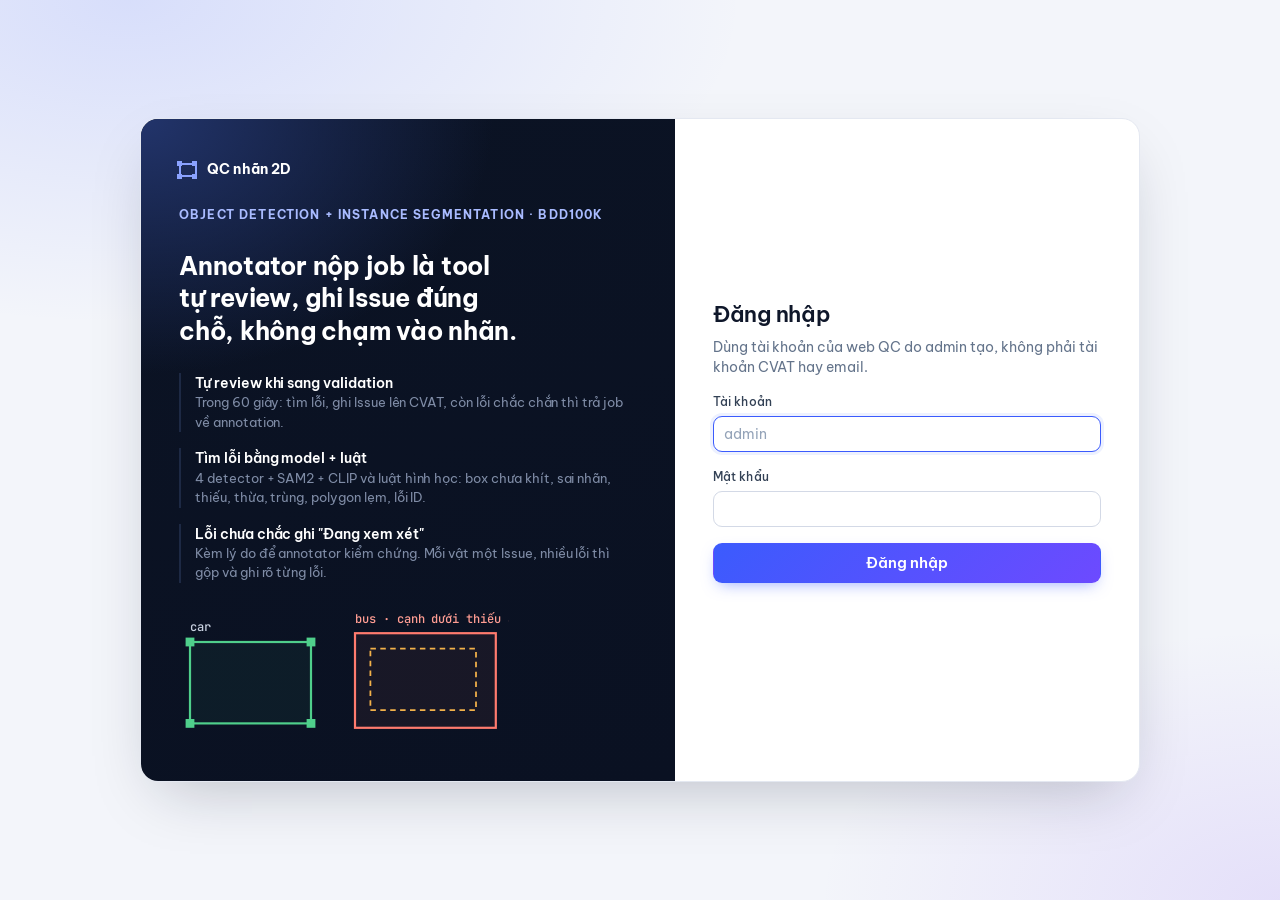
==== commit 9d4e6bd5: "Tang do chinh xac tool, Issue gop theo vat, giao dien web moi, guideline 10 px Tool review: - Loi ch" ====
--- a/web_qc/static/index.html
+++ b/web_qc/static/index.html
@@ -3,10 +3,12 @@
 <head>
 <meta charset="utf-8">
 <meta name="viewport" content="width=device-width, initial-scale=1">
-<title>QC nhãn 2D</title>
+<title>QC nhãn 2D · Review tự động</title>
+<meta name="theme-color" content="#0b1324">
+<link rel="icon" href="data:image/svg+xml,%3Csvg xmlns='http://www.w3.org/2000/svg' viewBox='0 0 32 32'%3E%3Crect width='32' height='32' rx='8' fill='%234f6bff'/%3E%3Crect x='8' y='10' width='16' height='12' rx='1' fill='none' stroke='white' stroke-width='2.4'/%3E%3C/svg%3E">
 <link rel="preconnect" href="https://fonts.googleapis.com">
-<link rel="stylesheet" href="https://fonts.googleapis.com/css2?family=IBM+Plex+Mono:wght@400;500&family=IBM+Plex+Sans:wght@400;500;600;700&display=swap">
-<link rel="stylesheet" href="style.css?v=11">
+<link rel="stylesheet" href="https://fonts.googleapis.com/css2?family=Be+Vietnam+Pro:wght@400;500;600;700;800&family=JetBrains+Mono:wght@400;500&display=swap">
+<link rel="stylesheet" href="style.css?v=14">
 </head>
 <body>
 
@@ -31,18 +33,28 @@
   <symbol id="i-pen" viewBox="0 0 24 24"><path d="M4 20h4L19 9l-4-4L4 16z"/><path d="M13 7l4 4"/></symbol>
   <symbol id="i-link" viewBox="0 0 24 24"><path d="M10 14a4 4 0 0 0 5.7 0l3-3a4 4 0 0 0-5.7-5.7l-1 1"/><path d="M14 10a4 4 0 0 0-5.7 0l-3 3a4 4 0 0 0 5.7 5.7l1-1"/></symbol>
   <symbol id="i-note" viewBox="0 0 24 24"><rect x="4" y="5" width="16" height="12" rx="1" stroke-dasharray="3 2"/><path d="M8 21l4-4 4 4"/></symbol>
+  <symbol id="i-bolt" viewBox="0 0 24 24"><path d="M13 3L5 14h6l-1 7 8-11h-6z"/></symbol>
+  <symbol id="i-shield" viewBox="0 0 24 24"><path d="M12 3l7 3v6c0 4.5-3 7.5-7 9-4-1.5-7-4.5-7-9V6z"/><path d="M9 12l2 2 4-4"/></symbol>
+  <symbol id="i-arrow" viewBox="0 0 24 24"><path d="M5 12h14M13 6l6 6-6 6"/></symbol>
+  <symbol id="i-check" viewBox="0 0 24 24"><path d="M5 12l5 5 9-10"/></symbol>
+  <symbol id="i-user" viewBox="0 0 24 24"><circle cx="12" cy="8" r="4"/><path d="M4 21c1.5-4 4.5-6 8-6s6.5 2 8 6"/></symbol>
+  <symbol id="i-return" viewBox="0 0 24 24"><path d="M9 14l-5-5 5-5"/><path d="M4 9h10a6 6 0 0 1 0 12h-3"/></symbol>
+  <symbol id="i-eye" viewBox="0 0 24 24"><path d="M2 12s3.5-7 10-7 10 7 10 7-3.5 7-10 7S2 12 2 12z"/><circle cx="12" cy="12" r="3"/></symbol>
+  <symbol id="i-layers" viewBox="0 0 24 24"><path d="M12 3l9 5-9 5-9-5z"/><path d="M3 13l9 5 9-5"/></symbol>
 </svg>
+<div id="vizTip" class="viz-tip hidden" role="tooltip"></div>
 
 <!-- ================================ DANG NHAP ================================ -->
 <section id="login" class="login hidden">
   <div class="login-card">
     <div class="login-side">
       <div class="logo"><span class="logo-mark" aria-hidden="true"></span><span>QC nhãn 2D</span></div>
-      <h1>Review nhãn CVAT thay người review, không chạm vào nhãn.</h1>
+      <span class="login-kicker">Object detection + instance segmentation · BDD100K</span>
+      <h1>Annotator nộp job là tool tự review, ghi Issue đúng chỗ, không chạm vào nhãn.</h1>
       <dl class="login-facts">
-        <div><dt>Tìm lỗi bằng model</dt><dd>4 detector + SAM2 + CLIP tìm box chưa khít, sai nhãn, thiếu, thừa, trùng.</dd></div>
-        <div><dt>Đối chiếu guideline</dt><dd>File luật kiểm từng box và ghi số mục guideline vào ghi chú.</dd></div>
-        <div><dt>Chỉ ghi Issue</dt><dd>Người QC duyệt từng lỗi rồi mới đẩy lên CVAT. Nhãn gốc giữ nguyên.</dd></div>
+        <div><dt>Tự review khi sang validation</dt><dd>Trong 60 giây: tìm lỗi, ghi Issue lên CVAT, còn lỗi chắc chắn thì trả job về annotation.</dd></div>
+        <div><dt>Tìm lỗi bằng model + luật</dt><dd>4 detector + SAM2 + CLIP và luật hình học: box chưa khít, sai nhãn, thiếu, thừa, trùng, polygon lẹm, lỗi ID.</dd></div>
+        <div><dt>Lỗi chưa chắc ghi "Đang xem xét"</dt><dd>Kèm lý do để annotator kiểm chứng. Mỗi vật một Issue, nhiều lỗi thì gộp và ghi rõ từng lỗi.</dd></div>
       </dl>
       <svg class="login-art" viewBox="0 0 300 120" aria-hidden="true">
         <rect x="10" y="30" width="110" height="74" class="a-ok"/>
@@ -70,9 +82,14 @@
   <aside class="sidebar">
     <div class="logo"><span class="logo-mark" aria-hidden="true"></span><span>QC nhãn 2D</span></div>
     <nav id="tabs" aria-label="Các trang">
+      <span class="nav-group">Vận hành</span>
       <button data-tab="dash"><svg class="ic"><use href="#i-home"/></svg><span>Tổng quan</span></button>
-      <button data-tab="review" class="active"><svg class="ic"><use href="#i-scan"/></svg><span>Review job</span></button>
+      <button data-tab="auto" class="active"><svg class="ic"><use href="#i-bolt"/></svg><span>Tự review</span><i class="nav-live hidden" id="navLive" title="Đang theo dõi job sang validation"></i></button>
+      <button data-tab="review"><svg class="ic"><use href="#i-scan"/></svg><span>Review job</span></button>
       <button data-tab="history"><svg class="ic"><use href="#i-history"/></svg><span>Lịch sử</span></button>
+      <span class="nav-group">Báo cáo</span>
+      <button data-tab="trust"><svg class="ic"><use href="#i-shield"/></svg><span>Độ tin cậy tool</span></button>
+      <span class="nav-group">Thiết lập</span>
       <button data-tab="guide"><svg class="ic"><use href="#i-book"/></svg><span>Guideline</span></button>
       <button data-tab="conn"><svg class="ic"><use href="#i-plug"/></svg><span>Kết nối CVAT</span></button>
       <button data-tab="settings"><svg class="ic"><use href="#i-gear"/></svg><span>Cài đặt</span></button>
@@ -107,6 +124,12 @@
           <div class="panel-head"><h2>Xu hướng theo ngày</h2><span class="meta">% box đúng trung bình</span></div>
           <div id="dashTrend" class="trend"></div>
         </div>
+        <div class="panel span2">
+          <div class="panel-head"><h2>Hiệu quả Issue (đo trên CVAT)</h2>
+            <span class="meta">So nhãn lúc review với nhãn hiện tại: Issue nào annotator đã sửa theo là Issue đúng
+            · <button type="button" class="btn sm" id="effBtn">Đo</button></span></div>
+          <div id="effBox"><p class="empty-note">Bấm "Đo" để đọc Issue và nhãn hiện tại của các job đã review trên CVAT.</p></div>
+        </div>
         <div class="panel flush span2">
           <div class="panel-head padded"><h2>Theo labeler</h2><span class="meta">Xếp từ % box đúng thấp nhất · lấy từ người được giao job trên CVAT</span></div>
           <div class="tablewrap"><table class="tbl" id="dashAss">
@@ -115,8 +138,54 @@
       </div>
     </section>
 
+    <!-- ============================== TU REVIEW ============================== -->
+    <section id="tab-auto" class="tab">
+      <header class="pagehead">
+        <div><span class="eyebrow">Luồng chính của nhóm</span><h1>Tự review khi annotator nộp job</h1>
+          <p>Annotator gán xong, chuyển stage sang <b>validation</b>: web tự review, ghi Issue lên CVAT, còn lỗi chắc chắn thì trả job về annotation. Không có lỗi chắc chắn thì job chờ reviewer kiểm chéo.</p></div>
+        <div class="pagehead-actions">
+          <span id="autoPill" class="pill"></span>
+          <button type="button" class="btn" id="autoCheckBtn"><svg class="ic"><use href="#i-redo"/></svg>Kiểm tra ngay</button>
+          <button type="button" class="btn" data-goto="settings"><svg class="ic"><use href="#i-gear"/></svg>Cài đặt</button>
+        </div>
+      </header>
+      <p id="autoMsgTop" class="meta auto-msg"></p>
+
+      <ol class="flow" id="autoFlow" aria-label="Các bước tự review">
+        <li class="flow-step"><span class="flow-ic"><svg class="ic"><use href="#i-user"/></svg></span><b>Annotator nộp</b><span>Gán xong, chuyển stage sang validation</span><em data-n="submitted"></em></li>
+        <li class="flow-step"><span class="flow-ic"><svg class="ic"><use href="#i-bolt"/></svg></span><b>Web QC phát hiện</b><span>Cứ 60 giây hỏi CVAT, job mới vào validation thì xếp hàng</span><em data-n="queue"></em></li>
+        <li class="flow-step"><span class="flow-ic"><svg class="ic"><use href="#i-layers"/></svg></span><b>Tool review</b><span>Luật hình học + guideline, 4 detector + SAM2 + CLIP</span><em data-n="runs"></em></li>
+        <li class="flow-step fork">
+          <div class="fork-row bad"><span class="flow-ic"><svg class="ic"><use href="#i-return"/></svg></span><div><b>Còn lỗi chắc chắn</b><span>Đẩy Issue, trả job về annotation</span></div><em data-n="returned"></em></div>
+          <div class="fork-row good"><span class="flow-ic"><svg class="ic"><use href="#i-eye"/></svg></span><div><b>Không lỗi chắc chắn</b><span>Giữ validation, reviewer kiểm chéo</span></div><em data-n="kept"></em></div>
+        </li>
+        <li class="flow-step"><span class="flow-ic"><svg class="ic"><use href="#i-redo"/></svg></span><b>Sửa và nộp lại</b><span>Review vòng sau: lỗi đã sửa tự đóng Issue, lỗi còn giữ Issue cũ</span><em data-n="rounds"></em></li>
+      </ol>
+
+      <div id="autoKpis" class="kpis kpis-6"></div>
+
+      <div class="grid2 auto-grid">
+        <div class="panel flush span2">
+          <div class="panel-head padded"><div><h2>Job đã tự review</h2><p class="meta">Mỗi job một dòng, gộp mọi vòng review. Bấm một dòng để mở lần review gần nhất.</p></div>
+            <div class="seg seg-inline" id="autoFilter" role="group" aria-label="Lọc kết quả">
+              <button type="button" data-f="" class="on">Tất cả</button><button type="button" data-f="tra_ve">Trả về annotation</button><button type="button" data-f="giu">Chờ reviewer</button><button type="button" data-f="chay">Đang chạy</button>
+            </div></div>
+          <div class="tablewrap"><table class="tbl" id="autoTable">
+            <thead><tr><th>Job</th><th>Task</th><th>Labeler</th><th class="r">Vòng</th><th>% box đúng qua các vòng</th><th class="r">Lỗi / Đang xem xét</th><th class="r">Issue</th><th>Kết quả gần nhất</th><th>Lúc</th></tr></thead><tbody></tbody></table></div>
+        </div>
+        <div class="panel">
+          <div class="panel-head"><div><h2>Chờ reviewer kiểm chéo</h2><p class="meta">Job không còn lỗi chắc chắn. Các mục "Đang xem xét" cần người xem.</p></div></div>
+          <ul id="autoWaitList" class="wait-list"></ul>
+        </div>
+        <div class="panel">
+          <div class="panel-head"><div><h2>Annotator bị trả về nhiều nhất</h2><p class="meta">Số job và số vòng bị trả về annotation.</p></div></div>
+          <div id="autoPeople" class="bars"></div>
+        </div>
+      </div>
+    </section>
+
     <!-- ============================== REVIEW ============================== -->
-    <section id="tab-review" class="tab">
+    <section id="tab-review" class="tab hidden">
       <header class="pagehead">
         <div><h1>Review job</h1><p>Chọn job trên CVAT, chấm nhãn, duyệt từng lỗi rồi ghi Issue. Tool không sửa nhãn.</p></div>
       </header>
@@ -161,10 +230,10 @@
               <div id="runCompare" class="compare"></div>
             </div>
             <div class="runhead-actions">
-              <a id="openCvat" class="btn sm hidden" target="_blank" rel="noopener"><svg class="ic"><use href="#i-ext"/></svg>Mở job trên CVAT</a>
-              <button id="copyReport" class="btn sm hidden" type="button" title="Trang xem lỗi kèm ảnh cho labeler, không cần đăng nhập"><svg class="ic"><use href="#i-link"/></svg>Link cho labeler</button>
-              <button id="rerunBtn" class="btn sm" type="button"><svg class="ic"><use href="#i-redo"/></svg>Chạy lại</button>
-              <a id="csv" class="btn sm" href="#"><svg class="ic"><use href="#i-download"/></svg>CSV</a>
+              <a id="openCvat" class="btn sm hidden" target="_blank" rel="noopener" title="Mở job này trên CVAT để xem các Issue đã ghim"><svg class="ic"><use href="#i-ext"/></svg>Mở job trên CVAT</a>
+              <button id="copyReport" class="btn sm hidden" type="button" title="Copy đường link tới trang liệt kê lỗi kèm ảnh để gửi cho người gán nhãn. Họ mở được mà không cần đăng nhập."><svg class="ic"><use href="#i-link"/></svg><span>Copy link gửi labeler</span></button>
+              <button id="rerunBtn" class="btn sm" type="button" title="Chấm lại job này với cùng thiết lập, dùng sau khi labeler đã sửa xong"><svg class="ic"><use href="#i-redo"/></svg>Review lại</button>
+              <a id="csv" class="btn sm" href="#" title="Tải danh sách lỗi về máy, mở bằng Excel"><svg class="ic"><use href="#i-download"/></svg>Tải Excel</a>
               <span id="runStatus" class="pill"></span>
             </div>
           </div>
@@ -177,6 +246,7 @@
           <div class="wb-head">
             <div class="tabs-inline" role="tablist">
               <button type="button" class="on" data-view="list">Danh sách lỗi</button>
+              <button type="button" data-view="analysis">Phân tích</button>
               <button type="button" data-view="frames">Theo khung hình</button>
               <button type="button" data-view="issues">Issue trên CVAT</button>
             </div>
@@ -226,6 +296,32 @@
             </div>
           </div>
 
+          <!-- che do: phan tich (nhan labeler vs nhung gi tool thay) -->
+          <div class="an-body hidden" id="viewAnalysis">
+            <div class="an-stage">
+              <div class="an-bar">
+                <div class="an-nav">
+                  <button type="button" class="btn sm icon" id="anPrev" aria-label="Ảnh trước">‹</button>
+                  <select id="anFrame" aria-label="Chọn ảnh"></select>
+                  <button type="button" class="btn sm icon" id="anNext" aria-label="Ảnh sau">›</button>
+                </div>
+                <div class="an-layers" role="group" aria-label="Lớp hiển thị">
+                  <label class="chk"><input type="checkbox" data-layer="lab" checked><span><i class="sw sw-lab"></i>Nhãn labeler</span></label>
+                  <label class="chk"><input type="checkbox" data-layer="tool" checked><span><i class="sw sw-tool"></i>Tool phát hiện</span></label>
+                  <label class="chk"><input type="checkbox" data-layer="road"><span><i class="sw sw-road"></i>Mặt đường (model)</span></label>
+                  <label class="chk"><input type="checkbox" data-layer="miss" checked><span><i class="sw sw-miss"></i>Thiếu</span></label>
+                </div>
+              </div>
+              <div class="an-canvas-wrap" id="anWrap"><canvas id="anCanvas"></canvas><div id="anTip" class="an-tip hidden"></div></div>
+              <p class="an-legend">Box labeler: <b class="c-ok">xanh = khớp với tool</b> · <b class="c-warn">vàng = nghi</b> · <b class="c-bad">đỏ = lỗi</b>. Nét đứt xanh lơ = vật tool thấy. Rê chuột lên ảnh hoặc bảng để xem chi tiết.</p>
+            </div>
+            <div class="an-side">
+              <div id="anSum" class="an-sum"></div>
+              <div class="an-tbl-wrap"><table class="tbl an-tbl" id="anTable"><thead><tr><th>#</th><th>Nhãn</th><th>Labeler</th><th>Tool thấy</th><th class="r">Khớp</th></tr></thead><tbody></tbody></table></div>
+              <div id="anDetail" class="an-detail"></div>
+            </div>
+          </div>
+
           <!-- che do: theo khung hinh -->
           <div class="wb-pane hidden" id="viewFrames"><div id="frameGrid" class="frame-grid"></div></div>
 
@@ -237,7 +333,7 @@
 
           <div class="actionbar">
             <label class="chk" for="replaceOld" title="Lỗi vẫn còn: giữ Issue cũ. Lỗi đã hết: xoá Issue cũ, hoặc đóng lại nếu đã có người trả lời."><input type="checkbox" id="replaceOld" checked><span>Đồng bộ với Issue lần trước</span></label>
-            <label class="chk" for="addSummary" title="Thêm 1 Issue tổng kết: % box đúng, đạt hay chưa, kèm link trang lỗi cho labeler"><input type="checkbox" id="addSummary" checked><span>Kèm Issue tổng kết</span></label>
+            <label class="chk" for="addSummary" title="Thêm 1 Issue tổng kết: % box đúng, đạt hay chưa, kèm link trang lỗi cho labeler"><input type="checkbox" id="addSummary"><span>Kèm Issue tổng kết</span></label>
             <span id="pushRes" class="meta push-res"></span>
             <button id="pushBtn" class="btn primary" type="button"><svg class="ic"><use href="#i-upload"/></svg><span id="pushLabel">Đẩy Issue lên CVAT</span></button>
           </div>
@@ -258,6 +354,81 @@
         <div class="tablewrap"><table id="htable" class="tbl">
           <thead><tr><th>#</th><th>Job</th><th>Task</th><th>Labeler</th><th>Người chạy</th><th>Thời gian</th><th>Kết quả</th><th class="r">Box đúng</th><th class="r">Lỗi / KC</th><th class="r">Tool nhầm</th><th class="r">Issue</th></tr></thead>
           <tbody></tbody></table></div>
+      </div>
+    </section>
+
+    <!-- ============================== DO TIN CAY ============================== -->
+    <section id="tab-trust" class="tab hidden">
+      <header class="pagehead">
+        <div><span class="eyebrow">Báo cáo cho reviewer và người chấm</span><h1>Tool đáng tin đến đâu?</h1>
+          <p>Đo trên ảnh có đáp án: cố ý cài lỗi đã biết vào nhãn đúng, cho tool review, rồi đếm tool bắt được bao nhiêu, bỏ lọt bao nhiêu, báo nhầm bao nhiêu. Đây là độ chính xác <b>của tool</b>, không phải của annotator.</p></div>
+        <div class="pagehead-actions">
+          <div class="seg seg-inline" id="trustSet" role="group" aria-label="Bộ dữ liệu">
+            <button type="button" data-s="bdd" class="on">BDD100K</button><button type="button" data-s="vn">Ảnh Việt Nam</button>
+          </div>
+        </div>
+      </header>
+
+      <div id="trustHero" class="hero"></div>
+
+      <div class="panel how">
+        <div class="panel-head"><div><h2>Cách đo và cách đọc số</h2><p class="meta">Biết trước lỗi nằm ở đâu, nên đếm được chính xác.</p></div></div>
+        <ol class="how-steps">
+          <li><b>1. Nhãn đúng</b><span>Ảnh có đáp án (BDD100K, ảnh đường phố Việt Nam, COCO)</span></li>
+          <li><b>2. Cài lỗi</b><span>Sai kích thước, sai nhãn, xoá vật (thiếu), thêm box (thừa), chép box (trùng)</span></li>
+          <li><b>3. Tool review</b><span>Như job thật, không biết lỗi nằm ở đâu</span></li>
+          <li><b>4. So với lỗi đã cài</b><span><i class="key k1"></i>Bắt chắc chắn <i class="key k2"></i>Bắt, ghi "Đang xem xét" <i class="key k3"></i>Bỏ lọt</span></li>
+        </ol>
+        <dl class="defs">
+          <div><dt>Bắt được lỗi</dt><dd>Annotator mắc 100 lỗi thì tool tìm ra bao nhiêu (gồm cả "Đang xem xét").</dd></div>
+          <div><dt>Issue chắc chắn đúng</dt><dd>Tool ghi 100 Issue "lỗi" thì bao nhiêu cái đúng là lỗi thật. Phần còn lại annotator đúng mà tool báo nhầm.</dd></div>
+          <div><dt>Báo nhầm / 100 box đúng</dt><dd>Cho tool review nhãn hoàn toàn đúng: cứ 100 box thì tool ghi nhầm bao nhiêu lỗi chắc chắn.</dd></div>
+        </dl>
+      </div>
+
+      <div class="grid2">
+        <div class="panel">
+          <div class="panel-head"><div><h2>Theo loại lỗi</h2><p class="meta" id="trustTypeMeta"></p></div></div>
+          <div id="trustTypes" class="stackbars"></div>
+          <details class="tbl-toggle"><summary>Xem bảng số</summary><div id="trustTypesTbl"></div></details>
+        </div>
+        <div class="panel">
+          <div class="panel-head"><div><h2>Trước và sau cải tiến (17/10)</h2><p class="meta">Cùng ảnh, cùng lỗi cài vào, chỉ khác phiên bản tool.</p></div>
+            <div class="legend-inline"><span><i class="key k-old"></i>Bản cũ</span><span><i class="key k1"></i>Bản mới</span></div></div>
+          <div id="trustCompare" class="pairbars"></div>
+        </div>
+        <div class="panel span2" id="trustCondPanel">
+          <div class="panel-head"><div><h2>Theo điều kiện ảnh (BDD100K)</h2><p class="meta">Bắt được lỗi và báo nhầm chắc chắn theo thời điểm và thời tiết. Ảnh đêm khó nhất.</p></div></div>
+          <div id="trustCond" class="cond-grid"></div>
+        </div>
+        <div class="panel">
+          <div class="panel-head"><div><h2>Instance segmentation (polygon)</h2><p class="meta" id="trustSegMeta"></p></div></div>
+          <div id="trustSeg" class="stackbars"></div>
+        </div>
+        <div class="panel">
+          <div class="panel-head"><div><h2>Chạy thật trên CVAT</h2><p class="meta">Test đầu cuối: tạo job, cài lỗi, tool tự review, đẩy Issue, annotator sửa, review vòng 2.</p></div></div>
+          <ul id="trustE2e" class="check-list"></ul>
+        </div>
+        <div class="panel span2">
+          <div class="panel-head"><div><h2>Tool kiểm như thế nào</h2><p class="meta">Mỗi lỗi đi qua các tầng dưới đây. Lỗi không đủ bằng chứng không bị bỏ đi mà ghi "Đang xem xét" kèm lý do.</p></div></div>
+          <ol class="tiers">
+            <li><span class="tier-n">1</span><div><b>Luật guideline</b><span>Kích thước tối thiểu, thuộc tính bắt buộc, vẽ toàn bộ vật hay phần nhìn thấy, Shape hay Track. Ghi số mục guideline vào Issue.</span></div></li>
+            <li><span class="tier-n">2</span><div><b>Luật hình học</b><span>Box ra ngoài ảnh, không có diện tích, tỉ lệ phi lý, polygon xoắn / dưới 3 điểm / tràn box, trùng box, người nằm trong xe. Không cần GPU, gần như không nhầm.</span></div></li>
+            <li><span class="tier-n">3</span><div><b>So với model</b><span>4 detector (YOLO11x, RT-DETR-x, YOLOv8x-seg, D-FINE-X) bỏ phiếu, SAM2 thu box sát mép, CLIP phân biệt car / truck / bus và vật giả (biển báo, quảng cáo).</span></div></li>
+            <li><span class="tier-n">4</span><div><b>Chắc chắn hay Đang xem xét</b><span>Chỉ ghi "lỗi" khi đủ bằng chứng: lệch ≥ 20% cạnh vật, CLIP cùng đồng ý loại xe. Vật bị che, vùng quá tối, lệch ít thì ghi "Đang xem xét — có thể …" kèm lý do.</span></div></li>
+            <li><span class="tier-n">5</span><div><b>Ghi Issue lên CVAT</b><span>Mỗi vật một Issue ghim đúng box của vật đó. Nhiều lỗi thì gộp, ghi rõ tên từng lỗi. Lần sau lỗi đã sửa tự đóng Issue, lỗi còn giữ Issue cũ.</span></div></li>
+          </ol>
+        </div>
+        <div class="panel span2">
+          <div class="panel-head"><h2>Giới hạn cần biết</h2></div>
+          <ul class="limits" id="trustLimits">
+            <li><b>Vật nhỏ 10–20 px</b> là chỗ tool bỏ lọt nhiều nhất (thiếu vật, sai nhãn): bắt khoảng một nửa, vật trên 60 px bắt khoảng 90%. Guideline chốt vật dưới 10 px không bắt buộc gán (mục 3.5a); tool phóng to dải giữa ảnh để soi vật xa.</li>
+            <li><b>Ảnh đêm</b>: bắt ít hơn ban ngày khoảng 10 điểm % (70% so với 80%); lỗi kích thước ở vùng quá tối chỉ ghi "Đang xem xét".</li>
+            <li><b>Số đo dùng lỗi cài vào</b>. "% Issue đúng" trên job thật đo ở Tổng quan → Hiệu quả Issue, sau khi annotator sửa theo Issue.</li>
+            <li>Tool <b>không sửa nhãn</b>: chỉ đọc nhãn và ghi Issue. Reviewer vẫn kiểm chéo job không có lỗi chắc chắn.</li>
+          </ul>
+          <p class="meta" id="trustDate"></p>
+        </div>
       </div>
     </section>
 
@@ -294,7 +465,7 @@
         <div id="gPaneRules" class="gpane">
           <div class="rule-tools">
             <label class="fld w-sm" for="gTask"><span>Task</span><input id="gTask" inputmode="numeric" placeholder="số task"></label>
-            <button id="gTemplate" type="button" class="btn">Lấy nhãn từ task</button>
+            <button id="gTemplate" type="button" class="btn" title="Lấy danh sách nhãn của task, rồi tự đọc guideline để điền yêu cầu (kích thước tối thiểu, vẽ toàn bộ vật, người lái, thuộc tính bắt buộc...)">Đọc guideline + lấy nhãn từ task</button>
             <button id="gAssign" type="button" class="btn">Gán guideline cho task</button>
             <span class="sp"></span>
             <button id="ruleAdd" type="button" class="btn"><svg class="ic"><use href="#i-plus"/></svg>Thêm nhãn</button>
@@ -304,12 +475,17 @@
             <tbody></tbody></table></div>
           <div class="rule-general">
             <h3>Quy tắc chung</h3>
-            <label class="chk" for="qRider"><input type="checkbox" id="qRider"><span>Người lái xe máy phải có box person riêng</span></label>
+            <label class="chk" for="qRider"><input type="checkbox" id="qRider"><span>Người lái xe máy / xe đạp phải có box người riêng (BDD100K: nhãn rider)</span></label>
             <label class="chk" for="qOutside"><input type="checkbox" id="qOutside"><span>Báo lỗi box có nhãn không có trong bảng trên</span></label>
+            <label class="fld w-md" for="qAmodal"><span>Vật bị che</span><select id="qAmodal"><option value="">Mặc định: vẽ toàn bộ vật</option><option value="1">Vẽ toàn bộ vật, cả phần bị che</option><option value="0">Chỉ vẽ phần nhìn thấy</option></select></label>
+            <label class="fld w-lg" for="qKieu"><span>Gán bằng Shape hay Track</span><select id="qKieu"><option value="">Để trống: đọc theo guideline</option><option value="shape">Shape (ảnh rời, vd BDD100K)</option><option value="track">Track (video)</option></select></label>
+            <label class="fld w-lg" for="qPair"><span>1 vật vừa có box vừa có polygon/mask</span><select id="qPair"><option value="">Để trống: đọc theo guideline</option><option value="cap">Bình thường: instance segmentation (polygon phải nằm trong box)</option><option value="trung">Lỗi trùng: chỉ cần 1 trong 2</option></select></label>
             <label class="fld w-sm" for="qEdge"><span>Box vượt mép ảnh quá (px)</span><input id="qEdge" inputmode="numeric" placeholder="2"></label>
+            <label class="fld w-sm" for="qMinPx" title="Vật có cạnh ngắn nhỏ hơn mức này thì annotator không bắt buộc gán (tool không báo thiếu). Đã gán thì vẫn hợp lệ."><span>Không bắt buộc gán vật dưới (px)</span><input id="qMinPx" inputmode="numeric" placeholder="vd 10"></label>
             <label class="fld w-sm" for="qMuc"><span>Mục chung</span><input id="qMuc" placeholder="vd 2"></label>
           </div>
           <div class="row-actions"><button id="ruleSave" class="btn primary" type="button">Lưu luật</button><span id="ruleMsg" class="meta"></span></div>
+          <div id="ruleEvidence" class="rule-evidence hidden"></div>
         </div>
 
         <div id="gPaneContent" class="gpane hidden">
@@ -355,13 +531,22 @@
 
     <!-- ============================== CAI DAT ============================== -->
     <section id="tab-settings" class="tab hidden">
-      <header class="pagehead"><div><h1>Cài đặt</h1><p>Ngưỡng đạt, tự chạy khi job hoàn thành, tài khoản.</p></div></header>
+      <header class="pagehead"><div><h1>Cài đặt</h1><p>Ngưỡng đạt, tự review khi job sang validation, tài khoản.</p></div></header>
       <div class="grid2">
         <form class="panel" id="setForm">
           <div class="panel-head"><h2>Đánh giá</h2></div>
           <div class="stack">
             <label class="fld w-md" for="sThr"><span>Ngưỡng đạt (% box đúng)</span><input id="sThr" inputmode="decimal" placeholder="97"></label>
             <label class="fld w-md" for="sMode"><span>Chế độ mặc định</span><select id="sMode"><option value="chinh_xac">Chính xác · 4 model + SAM2</option><option value="nhanh">Nhanh · 2 model</option></select></label>
+            <label class="fld w-md" for="sGuide"><span>Guideline mặc định (task chưa gán guideline)</span><select id="sGuide"></select></label>
+          </div>
+          <h3 class="mt">Tự review khi job chuyển sang validation</h3>
+          <div class="stack">
+            <label class="chk" for="sAuto"><input type="checkbox" id="sAuto"><span>Bật: labeler gán xong, chuyển stage sang <b>validation</b> thì tự review</span></label>
+            <label class="fld" for="sAutoConn"><span>CVAT theo dõi</span><select id="sAutoConn"></select></label>
+            <label class="chk" for="sAutoPush"><input type="checkbox" id="sAutoPush" checked><span>Review xong tự đẩy lỗi chắc chắn lên CVAT (lỗi "chưa chắc" chờ người xem)</span></label>
+            <label class="chk" for="sAutoReturn"><input type="checkbox" id="sAutoReturn" checked><span>Có lỗi chắc chắn thì tự <b>trả job về annotation</b> (rejected) cho annotator sửa; không lỗi thì job ở lại validation cho reviewer kiểm chéo</span></label>
+            <div class="hook-box" id="autoBox"></div>
           </div>
           <h3 class="mt">Tự chạy khi job hoàn thành (webhook CVAT)</h3>
           <div class="stack">
@@ -375,6 +560,7 @@
         <div class="panel">
           <div class="panel-head"><h2>Đổi mật khẩu</h2></div>
           <form id="pwForm" class="stack">
+            <input type="text" name="username" autocomplete="username" hidden aria-hidden="true" tabindex="-1">
             <label class="fld" for="pwOld"><span>Mật khẩu cũ</span><input id="pwOld" name="old" type="password" autocomplete="current-password" required></label>
             <label class="fld" for="pwNew"><span>Mật khẩu mới <em>ít nhất 6 ký tự</em></span><input id="pwNew" name="new" type="password" minlength="6" autocomplete="new-password" required></label>
             <div class="row-actions"><button type="submit" class="btn primary">Đổi mật khẩu</button><span id="pwMsg" class="meta"></span></div>
@@ -422,6 +608,6 @@
   </div>
 </div>
 <div id="modal" class="modal zoom hidden"><img id="modalImg" alt="Ảnh phóng to"></div>
-<script src="app.js?v=11"></script>
+<script src="app.js?v=18"></script>
 </body>
 </html>
--- a/web_qc/static/style.css
+++ b/web_qc/static/style.css
@@ -2,40 +2,44 @@
    menu doc toi ben trai, noi dung sang; duong ke manh, bo goc nho; mau chi dung de bao muc loi
    (do = loi, ho phach = khong chac, xanh la = dat) va trung voi mau khung ve tren anh ket qua. */
 :root {
-  --bg: #f4f5f7; --panel: #ffffff; --sunken: #f7f8fa; --hover: #f1f3f6;
-  --ink: #111826; --ink-2: #3a4456; --muted: #6b7486; --faint: #98a1b2;
-  --line: #e3e6eb; --line-2: #d3d8e0;
-  --accent: #2f5fe8; --accent-ink: #ffffff; --accent-soft: #eaf0fe; --accent-line: #b9cbfa;
-  --bad: #d33b2f; --bad-soft: #fdeeec; --warn: #b26a00; --warn-soft: #fff4e0; --warn-mark: #f0a020;
-  --good: #1a7f4b; --good-soft: #e6f5ec;
-  --side: #0f1522; --side-2: #172033; --side-ink: #c8d0df; --side-muted: #7d889d; --side-line: #222d42;
+  --bg: #f3f5fa; --panel: #ffffff; --sunken: #f6f8fc; --hover: #eef2fa;
+  --ink: #0f172a; --ink-2: #334155; --muted: #64748b; --faint: #94a3b8;
+  --line: #e4e8f1; --line-2: #d3d9e6;
+  --accent: #3b5bfd; --accent-2: #6d4aff; --accent-ink: #ffffff; --accent-soft: #edf1ff; --accent-line: #c3cffe;
+  --bad: #dc2f2f; --bad-soft: #fdeeee; --warn: #b45309; --warn-soft: #fff5e3; --warn-mark: #f59e0b;
+  --good: #047857; --good-soft: #e7f7f0;
+  --side: #0b1324; --side-2: #17223b; --side-ink: #cdd6e6; --side-muted: #7f8ca6; --side-line: #1d2944;
   --viewer: #0b0f17;
-  --r: 6px; --r-lg: 8px;
-  --sans: "IBM Plex Sans", "Segoe UI", system-ui, -apple-system, Roboto, sans-serif;
-  --mono: "IBM Plex Mono", "Cascadia Mono", Consolas, monospace;
-  --shadow: 0 1px 2px rgba(17, 24, 38, .05);
+  /* bieu do: 1 mau xanh dam -> nhat (bat chac -> dang xem xet), xam = bo lot / ban cu */
+  --viz-1: #1d5fbf; --viz-2: #78aef0; --viz-3: #e8ecf2; --viz-old: #a3acbb;
+  --r: 8px; --r-lg: 14px;
+  --sans: "Be Vietnam Pro", "Segoe UI", system-ui, -apple-system, Roboto, sans-serif;
+  --mono: "JetBrains Mono", "Cascadia Mono", Consolas, monospace;
+  --shadow: 0 1px 2px rgba(15, 23, 42, .04), 0 6px 20px rgba(15, 23, 42, .045);
   color-scheme: light;
 }
 @media (prefers-color-scheme: dark) {
   :root:not([data-theme="light"]) {
-    --bg: #0d1118; --panel: #141a24; --sunken: #10151e; --hover: #1a2230;
-    --ink: #e7ebf2; --ink-2: #c2c9d6; --muted: #8b95a7; --faint: #5f6a7d;
-    --line: #232c3b; --line-2: #2f3a4d;
-    --accent: #6d93ff; --accent-ink: #0b1222; --accent-soft: #1a2643; --accent-line: #34508f;
-    --bad: #ff7b6e; --bad-soft: #3a1c19; --warn: #f2b14a; --warn-soft: #362812; --warn-mark: #f2b14a;
-    --good: #4fcf8b; --good-soft: #12301f;
-    --side: #090d14; --side-2: #121928; --side-line: #1b2434;
+    --bg: #0a0f1a; --panel: #111827; --sunken: #0d1420; --hover: #18223a;
+    --ink: #e8edf6; --ink-2: #c3cbdb; --muted: #8d98ad; --faint: #5f6b82;
+    --line: #1f2a3e; --line-2: #2b3852;
+    --accent: #7b93ff; --accent-2: #a58bff; --accent-ink: #0b1222; --accent-soft: #1a2546; --accent-line: #34509a;
+    --bad: #ff7b72; --bad-soft: #3a1a19; --warn: #f5b84d; --warn-soft: #362812; --warn-mark: #f5b84d;
+    --good: #4ad295; --good-soft: #10301f;
+    --side: #070b14; --side-2: #131c31; --side-line: #18233b;
+    --viz-1: #5a9cf0; --viz-2: #2a5fa6; --viz-3: #263044; --viz-old: #6b7690;
     --shadow: none; color-scheme: dark;
   }
 }
 :root[data-theme="dark"] {
-  --bg: #0d1118; --panel: #141a24; --sunken: #10151e; --hover: #1a2230;
-  --ink: #e7ebf2; --ink-2: #c2c9d6; --muted: #8b95a7; --faint: #5f6a7d;
-  --line: #232c3b; --line-2: #2f3a4d;
-  --accent: #6d93ff; --accent-ink: #0b1222; --accent-soft: #1a2643; --accent-line: #34508f;
-  --bad: #ff7b6e; --bad-soft: #3a1c19; --warn: #f2b14a; --warn-soft: #362812; --warn-mark: #f2b14a;
-  --good: #4fcf8b; --good-soft: #12301f;
-  --side: #090d14; --side-2: #121928; --side-line: #1b2434;
+  --bg: #0a0f1a; --panel: #111827; --sunken: #0d1420; --hover: #18223a;
+  --ink: #e8edf6; --ink-2: #c3cbdb; --muted: #8d98ad; --faint: #5f6b82;
+  --line: #1f2a3e; --line-2: #2b3852;
+  --accent: #7b93ff; --accent-2: #a58bff; --accent-ink: #0b1222; --accent-soft: #1a2546; --accent-line: #34509a;
+  --bad: #ff7b72; --bad-soft: #3a1a19; --warn: #f5b84d; --warn-soft: #362812; --warn-mark: #f5b84d;
+  --good: #4ad295; --good-soft: #10301f;
+  --side: #070b14; --side-2: #131c31; --side-line: #18233b;
+  --viz-1: #5a9cf0; --viz-2: #2a5fa6; --viz-3: #263044; --viz-old: #6b7690;
   --shadow: none; color-scheme: dark;
 }
 
@@ -437,6 +441,7 @@
 .stage svg { position: absolute; inset: 0; width: 100%; height: 100%; overflow: visible; }
 .stage.drawing img, .stage.drawing svg { cursor: crosshair; }
 .ov-cur { fill: rgba(47, 95, 232, .12); stroke: #4d7cff; stroke-width: 4; stroke-dasharray: 14 8; vector-effect: non-scaling-stroke; }
+.ov-poly { fill: rgba(239, 68, 68, .25); stroke: #ef4444; stroke-width: 2; vector-effect: non-scaling-stroke; }
 .ov-note { fill: rgba(139, 92, 246, .14); stroke: #a07cff; stroke-width: 3; vector-effect: non-scaling-stroke; }
 .ov-note.cur { stroke-width: 4; stroke-dasharray: 10 6; }
 .ov-draft { fill: rgba(139, 92, 246, .2); stroke: #a07cff; stroke-width: 2; stroke-dasharray: 6 4; vector-effect: non-scaling-stroke; }
@@ -456,3 +461,257 @@
 .copied { color: var(--good) !important; border-color: var(--good) !important; }
 .tbl tbody tr.row-cur { background: var(--accent-soft); }
 .tbl tbody tr.row-cur td:first-child { box-shadow: inset 3px 0 0 var(--accent); }
+
+/* ---------- che do Phan tich: nhan labeler vs nhung gi tool thay ---------- */
+.an-body { display: grid; grid-template-columns: minmax(0, 1fr) minmax(320px, 420px); height: max(560px, calc(100vh - 380px)); min-height: 0; }
+.an-stage { display: flex; flex-direction: column; min-width: 0; min-height: 0; border-right: 1px solid var(--line); padding: 12px 14px; gap: 10px; }
+.an-bar { display: flex; align-items: center; gap: 14px; flex-wrap: wrap; }
+.an-nav { display: flex; align-items: center; gap: 6px; }
+.an-nav select { height: 30px; font-size: 13px; width: auto; max-width: 280px; }
+.btn.icon { width: 30px; padding: 0; font-size: 18px; line-height: 1; }
+.an-layers { display: flex; gap: 14px; flex-wrap: wrap; }
+.an-layers .chk span { display: inline-flex; align-items: center; gap: 6px; }
+.sw { display: inline-block; width: 14px; height: 10px; border-radius: 2px; }
+.sw-lab { border: 2px solid #22c55e; }
+.sw-tool { border: 2px dashed #22d3ee; }
+.sw-road { background: rgba(34, 197, 94, .45); }
+.sw-miss { border: 2px dashed #e879f9; }
+.an-canvas-wrap { position: relative; flex: 1; min-height: 0; background: #0b0f16; border-radius: var(--r); overflow: hidden; display: flex; align-items: center; justify-content: center; }
+.an-canvas-wrap canvas { display: block; max-width: 100%; max-height: 100%; cursor: crosshair; }
+.an-tip { position: absolute; pointer-events: none; max-width: 300px; background: rgba(10, 14, 22, .94); color: #e7ebf2; font-size: 12.5px; line-height: 1.45; padding: 8px 10px; border-radius: 6px; border: 1px solid #2f3a4d; z-index: 2; }
+.an-tip b { color: #fff; }
+.an-legend { margin: 0; font-size: 12.5px; color: var(--muted); }
+.an-legend .c-ok { color: var(--good); } .an-legend .c-warn { color: var(--warn); } .an-legend .c-bad { color: var(--bad); }
+.an-side { display: flex; flex-direction: column; min-height: 0; }
+.an-sum { padding: 12px 14px; border-bottom: 1px solid var(--line); display: grid; gap: 10px; }
+.an-kpis { display: grid; grid-template-columns: repeat(4, 1fr); gap: 8px; }
+.an-kpi { background: var(--sunken); border: 1px solid var(--line); border-radius: var(--r); padding: 7px 9px; }
+.an-kpi .v { font-size: 18px; font-weight: 600; color: var(--ink); font-variant-numeric: tabular-nums; }
+.an-kpi .k { font-size: 11.5px; color: var(--muted); }
+.an-kpi.good .v { color: var(--good); } .an-kpi.warn .v { color: var(--warn); } .an-kpi.bad .v { color: var(--bad); }
+.an-road { font-size: 12.5px; color: var(--ink-2); }
+.an-road .bar { position: relative; height: 8px; background: var(--sunken); border: 1px solid var(--line); border-radius: 4px; margin-top: 5px; overflow: hidden; }
+.an-road .bar i { position: absolute; top: 0; bottom: 0; left: 0; }
+.an-tbl-wrap { flex: 1; min-height: 0; overflow: auto; }
+.an-tbl th, .an-tbl td { padding: 7px 10px; }
+.an-tbl td { white-space: normal; }
+.an-tbl tr.on td { background: var(--accent-soft); }
+.an-tbl .st { display: inline-block; width: 8px; height: 8px; border-radius: 50%; margin-right: 6px; vertical-align: 1px; }
+.st.dung { background: #22c55e; } .st.nghi { background: #f0a020; } .st.loi { background: #ef4444; } .st.thieu { background: #e879f9; } .st.tool { background: #22d3ee; }
+.an-tbl .sub { display: block; font-size: 11.5px; color: var(--muted); }
+.an-detail { border-top: 1px solid var(--line); padding: 10px 14px; font-size: 13px; color: var(--ink-2); min-height: 64px; }
+.an-detail .empty-note { margin: 0; }
+@media (max-width: 1050px) {
+  .an-body { grid-template-columns: 1fr; height: auto; }
+  .an-stage { border-right: 0; border-bottom: 1px solid var(--line); }
+  .an-canvas-wrap { min-height: 260px; }
+  .an-tbl-wrap { max-height: 420px; }
+}
+
+/* yeu cau tool tu doc tu guideline */
+.rule-evidence { margin-top: 14px; border: 1px solid var(--line); border-radius: var(--r); background: var(--sunken); padding: 10px 14px; }
+.rule-evidence h3 { margin: 0 0 6px; font-size: 13.5px; }
+.rule-evidence ul { margin: 0; padding-left: 18px; display: grid; gap: 8px; font-size: 13px; color: var(--ink-2); }
+.rule-evidence q { color: var(--muted); font-style: italic; }
+.kpis-4 { grid-template-columns: repeat(4, minmax(0, 1fr)); margin-top: 0; }
+@media (max-width: 800px) { .kpis-4 { grid-template-columns: 1fr 1fr; } }
+
+/* ================================ BAN 8: GIAO DIEN MOI (2026-10-17) ================================
+   Giu nguyen moi class cu (JS dung), chi tinh chinh hinh thuc + them thanh phan cho trang Tu review / Do tin cay. */
+body { letter-spacing: -.003em; }
+h1, h2, h3 { letter-spacing: -.012em; }
+::selection { background: var(--accent-soft); }
+
+/* --- khung + menu trai --- */
+.shell { grid-template-columns: 248px minmax(0, 1fr); }
+.sidebar { background: radial-gradient(120% 60% at 0% 0%, #1b2a55 0%, transparent 60%), linear-gradient(180deg, var(--side) 0%, #0a1122 100%); padding: 20px 14px; gap: 18px; border-right: 1px solid var(--side-line); }
+.sidebar .logo { font-size: 15.5px; padding: 4px 10px 10px; }
+.logo-mark { border-color: #8aa2ff; }
+.logo-mark::before, .logo-mark::after { background: #8aa2ff; }
+.logo-mark::before { box-shadow: 15px 0 0 #8aa2ff; }
+.logo-mark::after { box-shadow: 15px 0 0 #8aa2ff; }
+.nav-group { display: block; font-size: 10.5px; font-weight: 700; letter-spacing: .12em; text-transform: uppercase; color: var(--side-muted); padding: 14px 12px 6px; opacity: .8; }
+.nav-group:first-child { padding-top: 2px; }
+#tabs { gap: 3px; }
+#tabs button { position: relative; padding: 9px 12px; border-radius: 10px; font-weight: 500; transition: background .15s, color .15s; }
+#tabs button.active { background: linear-gradient(90deg, rgba(91, 118, 255, .28), rgba(91, 118, 255, .08)); color: #fff; box-shadow: inset 0 0 0 1px rgba(138, 162, 255, .25); }
+#tabs button.active .ic { color: #a9bbff; }
+.nav-live { margin-left: auto; width: 8px; height: 8px; border-radius: 50%; background: #34d399; animation: pulse 2s infinite; }
+@keyframes pulse { 0% { box-shadow: 0 0 0 0 rgba(52, 211, 153, .55); } 70% { box-shadow: 0 0 0 8px rgba(52, 211, 153, 0); } 100% { box-shadow: 0 0 0 0 rgba(52, 211, 153, 0); } }
+.dot.live { animation: pulse 2s infinite; }
+.side-status { background: rgba(255, 255, 255, .03); border: 1px solid var(--side-line); border-radius: 12px; padding: 12px; margin: auto 2px 0; }
+.side-user { padding: 12px 8px 0; }
+.avatar { background: linear-gradient(135deg, #5b76ff, #8b5cf6); }
+.main { padding: 30px 34px 48px; max-width: 1600px; }
+@media (max-width: 900px) { .nav-group { display: none; } .side-status { display: none; } .main { padding: 18px 16px 32px; } }
+
+/* --- tieu de trang --- */
+.pagehead { margin-bottom: 20px; }
+.pagehead h1 { font-size: 25px; font-weight: 700; letter-spacing: -.022em; }
+.pagehead p { margin-top: 6px; font-size: 14px; max-width: 82ch; line-height: 1.6; }
+.eyebrow { display: inline-block; font-size: 11.5px; font-weight: 700; letter-spacing: .1em; text-transform: uppercase; color: var(--accent); margin-bottom: 6px; }
+.pagehead-actions { display: flex; align-items: center; gap: 8px; flex-wrap: wrap; }
+
+/* --- panel, nut, o nhap --- */
+.panel { border-radius: var(--r-lg); padding: 20px 22px; }
+.panel + .panel, .panel + div, div + .panel { margin-top: 16px; }
+.panel-head { align-items: flex-start; }
+.panel-head h2 { font-size: 16px; font-weight: 650; }
+.panel-head .meta { margin-top: 3px; }
+.panel-head.padded { padding: 18px 22px 0; }
+.grid2 { gap: 16px; }
+.btn { border-radius: 9px; font-weight: 600; box-shadow: 0 1px 1px rgba(15, 23, 42, .03); }
+.btn.primary { background: linear-gradient(135deg, var(--accent), var(--accent-2)); border-color: transparent; box-shadow: 0 6px 16px -6px rgba(59, 91, 253, .55); }
+.btn.primary:hover { filter: brightness(1.07); }
+input, select, textarea { border-radius: 9px; }
+.cmdbar { border-radius: var(--r-lg); padding: 16px 18px; }
+.pill { font-weight: 600; }
+.pill.live::before { animation: pulse 2s infinite; }
+.pill.xong { background: var(--accent-soft); color: var(--accent); border-color: transparent; }
+
+/* --- the so lieu --- */
+.kpis { border-radius: var(--r-lg); background: var(--panel); box-shadow: var(--shadow); }
+.kpi { padding: 16px 18px; }
+.kpi .v { font-size: 26px; font-weight: 700; letter-spacing: -.03em; }
+.kpi .k { font-size: 12.5px; }
+.kpi[data-tip] { cursor: help; }
+
+/* --- bang --- */
+.tbl th { font-size: 11px; letter-spacing: .06em; padding: 11px 16px; }
+.tbl td { padding: 11px 16px; }
+.panel.flush { border-radius: var(--r-lg); }
+
+/* --- dang nhap --- */
+.login { background: radial-gradient(80% 60% at 10% 0%, rgba(91, 118, 255, .18), transparent 60%), radial-gradient(60% 50% at 100% 100%, rgba(139, 92, 246, .14), transparent 60%), var(--bg); }
+.login-card { border-radius: 18px; max-width: 1000px; box-shadow: 0 24px 60px -20px rgba(15, 23, 42, .25); }
+.login-side { background: radial-gradient(120% 70% at 0% 0%, #22346b 0%, transparent 55%), linear-gradient(160deg, #0b1324, #0a1122); }
+.login-kicker { font-size: 11.5px; font-weight: 700; letter-spacing: .1em; text-transform: uppercase; color: #a9bbff; }
+.login-side h1 { font-size: 25px; line-height: 1.3; font-weight: 700; }
+
+/* --- chu thich re chuot --- */
+.viz-tip { position: fixed; z-index: 80; pointer-events: none; max-width: 300px; background: #0f172a; color: #e8edf6; font-size: 12.5px; line-height: 1.5; padding: 8px 11px; border-radius: 8px; box-shadow: 0 10px 30px rgba(2, 6, 23, .35); }
+.viz-tip b { color: #fff; }
+
+/* ================================ TRANG TU REVIEW ================================ */
+.auto-msg { margin: -6px 0 16px; font-size: 13.5px; }
+.auto-msg:empty { display: none; }
+.flow { list-style: none; padding: 0; margin: 0 0 16px; display: grid; grid-template-columns: repeat(3, minmax(0, 1fr)) minmax(0, 1.35fr) minmax(0, 1fr); gap: 14px; }
+.flow-step { position: relative; background: var(--panel); border: 1px solid var(--line); border-radius: var(--r-lg); padding: 16px; display: flex; flex-direction: column; gap: 4px; box-shadow: var(--shadow); }
+.flow-step:not(:last-child)::after { content: ""; position: absolute; right: -11px; top: 50%; width: 8px; height: 8px; border-top: 2px solid var(--faint); border-right: 2px solid var(--faint); transform: translateY(-50%) rotate(45deg); }
+.flow-step b { font-size: 14px; font-weight: 650; }
+.flow-step > span:not(.flow-ic), .fork-row span { font-size: 12.5px; color: var(--muted); line-height: 1.45; }
+.flow-step em, .fork-row em { font-style: normal; font-size: 12.5px; color: var(--muted); margin-top: auto; padding-top: 6px; }
+.flow-step em strong, .fork-row em strong { font-size: 20px; color: var(--ink); font-weight: 700; margin-right: 2px; font-variant-numeric: tabular-nums; }
+.flow-ic { width: 34px; height: 34px; border-radius: 10px; display: grid; place-items: center; background: var(--accent-soft); color: var(--accent); margin-bottom: 6px; flex: none; }
+.flow-ic .ic { width: 18px; height: 18px; }
+.flow-step.fork { padding: 10px; gap: 8px; }
+.fork-row { display: grid; grid-template-columns: auto minmax(0, 1fr) auto; align-items: center; gap: 10px; border-radius: 10px; padding: 10px; }
+.fork-row .flow-ic { margin: 0; width: 30px; height: 30px; }
+.fork-row div { display: flex; flex-direction: column; }
+.fork-row b { font-size: 13.5px; }
+.fork-row em { margin: 0; padding: 0; text-align: right; white-space: nowrap; }
+.fork-row.bad { background: var(--bad-soft); }
+.fork-row.bad .flow-ic { background: var(--panel); color: var(--bad); }
+.fork-row.good { background: var(--good-soft); }
+.fork-row.good .flow-ic { background: var(--panel); color: var(--good); }
+@media (max-width: 1200px) { .flow { grid-template-columns: repeat(2, minmax(0, 1fr)); } .flow-step::after { display: none; } .flow-step.fork { grid-column: span 2; } }
+@media (max-width: 640px) { .flow { grid-template-columns: 1fr; } .flow-step.fork { grid-column: auto; } }
+.auto-grid { margin-top: 16px; }
+.rounds { display: flex; align-items: center; gap: 4px; flex-wrap: wrap; }
+.rnd { font: 600 12px var(--sans); font-variant-numeric: tabular-nums; padding: 2px 7px; border-radius: 6px; cursor: help; }
+.rnd.ok { background: var(--good-soft); color: var(--good); }
+.rnd.low { background: var(--bad-soft); color: var(--bad); }
+.rnd-arrow { width: 12px; height: 12px; color: var(--faint); }
+.wait-list { list-style: none; padding: 0; margin: 0; display: grid; gap: 6px; }
+.wait-list li[data-id] { display: grid; grid-template-columns: auto minmax(0, 1fr) auto auto; align-items: center; gap: 10px; padding: 10px 12px; border: 1px solid var(--line); border-radius: 10px; cursor: pointer; transition: border-color .12s, background .12s; }
+.wait-list li[data-id]:hover { border-color: var(--accent-line); background: var(--accent-soft); }
+.wait-list .wl-job { font-weight: 650; }
+.wait-list .wl-who { color: var(--muted); font-size: 13px; overflow: hidden; text-overflow: ellipsis; white-space: nowrap; }
+.wait-list .ic { color: var(--faint); }
+.wl-empty { color: var(--muted); font-size: 13px; padding: 16px 4px; text-align: center; list-style: none; }
+.bar-row .bar { height: 10px; border-radius: 4px; }
+.bar-row .bar i { border-radius: 0 4px 4px 0; background: var(--viz-1); }
+
+/* ================================ TRANG DO TIN CAY ================================ */
+.hero { display: grid; grid-template-columns: 1.3fr repeat(3, minmax(0, 1fr)); gap: 14px; margin-bottom: 16px; }
+.hero:empty { display: none; }
+.hero-tile { background: var(--panel); border: 1px solid var(--line); border-radius: var(--r-lg); padding: 18px 20px; display: flex; flex-direction: column; gap: 4px; box-shadow: var(--shadow); cursor: help; }
+.hero-tile.main { background: linear-gradient(135deg, #1e3a8a 0%, #3b5bfd 55%, #6d4aff 100%); border-color: transparent; color: #fff; }
+.hero-k { font-size: 12.5px; font-weight: 600; color: var(--muted); }
+.hero-v { font-size: 38px; font-weight: 800; letter-spacing: -.04em; line-height: 1.1; font-variant-numeric: tabular-nums; }
+.hero-s { font-size: 12.5px; color: var(--muted); }
+.hero-tile.main .hero-k, .hero-tile.main .hero-s { color: rgba(255, 255, 255, .85); }
+.delta { display: inline-block; margin-left: 4px; padding: 1px 7px; border-radius: 999px; font-size: 11.5px; font-weight: 600; background: var(--sunken); color: var(--muted); }
+.delta.up { background: var(--good-soft); color: var(--good); }
+.delta.down { background: var(--bad-soft); color: var(--bad); }
+.hero-tile.main .delta { background: rgba(255, 255, 255, .18); color: #fff; }
+@media (max-width: 1100px) { .hero { grid-template-columns: 1fr 1fr; } }
+@media (max-width: 560px) { .hero { grid-template-columns: 1fr; } }
+.how-steps { list-style: none; padding: 0; margin: 0; display: grid; grid-template-columns: repeat(4, minmax(0, 1fr)); gap: 12px; }
+.how-steps li { background: var(--sunken); border: 1px solid var(--line); border-radius: 12px; padding: 12px 14px; display: flex; flex-direction: column; gap: 4px; position: relative; }
+.how-steps li:not(:last-child)::after { content: ""; position: absolute; right: -9px; top: 50%; width: 6px; height: 6px; border-top: 2px solid var(--faint); border-right: 2px solid var(--faint); transform: translateY(-50%) rotate(45deg); }
+.how-steps b { font-size: 13.5px; }
+.how-steps span { font-size: 12.5px; color: var(--muted); }
+.how-steps .key { margin-left: 8px; }
+@media (max-width: 900px) { .how-steps { grid-template-columns: 1fr 1fr; } .how-steps li::after { display: none; } }
+.defs { display: grid; grid-template-columns: repeat(3, minmax(0, 1fr)); gap: 12px; margin-top: 16px; }
+.defs div { border-left: 3px solid var(--accent-line); padding: 2px 0 2px 12px; }
+.defs dt { font-weight: 650; font-size: 13.5px; }
+.defs dd { font-size: 12.8px; color: var(--muted); }
+@media (max-width: 900px) { .defs { grid-template-columns: 1fr; } }
+.key { display: inline-block; width: 12px; height: 10px; border-radius: 3px; vertical-align: -1px; margin: 0 5px 0 0; }
+.k1 { background: var(--viz-1); } .k2 { background: var(--viz-2); } .k3 { background: var(--viz-3); } .k-old { background: var(--viz-old); }
+.legend-inline { display: flex; flex-wrap: wrap; gap: 6px 14px; font-size: 12.5px; color: var(--muted); margin-bottom: 12px; }
+.legend-inline span { display: inline-flex; align-items: center; }
+.panel-head .legend-inline { margin: 4px 0 0; }
+.stackbars { display: grid; gap: 12px; }
+.sb-row { display: grid; grid-template-columns: 150px minmax(0, 1fr) 44px; align-items: center; gap: 12px; font-size: 13px; }
+.sb-name { color: var(--ink-2); font-weight: 500; }
+.sb-name em { font-style: normal; color: var(--faint); font-size: 12px; margin-left: 2px; }
+.sb-bar { display: flex; gap: 2px; height: 14px; }
+.sb-bar i { display: block; height: 100%; min-width: 2px; }
+.sb-bar i:first-child { border-radius: 4px 0 0 4px; }
+.sb-bar i:last-child { border-radius: 0 4px 4px 0; }
+.sb-bar i:only-child { border-radius: 4px; }
+.sb-val { text-align: right; font-weight: 650; font-variant-numeric: tabular-nums; color: var(--ink); }
+@media (max-width: 600px) { .sb-row { grid-template-columns: 110px minmax(0, 1fr) 40px; } }
+.tbl-toggle { margin-top: 14px; }
+.tbl-toggle summary { cursor: pointer; font-size: 12.5px; color: var(--accent); font-weight: 600; width: fit-content; }
+.tbl-toggle .tbl { margin-top: 8px; border: 1px solid var(--line); border-radius: var(--r); }
+.pairbars { display: grid; gap: 18px; }
+.pb-row { display: grid; gap: 6px; }
+.pb-name { font-size: 13px; font-weight: 600; color: var(--ink-2); }
+.pb-name em { font-style: normal; font-weight: 400; color: var(--faint); font-size: 12px; margin-left: 4px; }
+.pb-bars { display: grid; gap: 4px; }
+.pb-line { display: flex; align-items: center; gap: 8px; }
+.pb-line i { display: block; height: 12px; border-radius: 0 4px 4px 0; min-width: 2px; }
+.pb-line b { font-size: 12.5px; font-variant-numeric: tabular-nums; color: var(--ink-2); font-weight: 600; }
+.cond-grid { display: grid; grid-template-columns: 1fr 1fr; gap: 28px; }
+.cond-col h3 { font-size: 12px; text-transform: uppercase; letter-spacing: .08em; color: var(--muted); margin-bottom: 10px; }
+.cond-row { display: grid; grid-template-columns: 170px minmax(0, 1fr) 44px 64px; align-items: center; gap: 12px; padding: 7px 0; border-bottom: 1px dashed var(--line); font-size: 13px; cursor: help; }
+.cond-row:last-child { border-bottom: 0; }
+.cr-name { font-weight: 500; color: var(--ink-2); }
+.cr-name em { display: block; font-style: normal; font-size: 11.5px; color: var(--faint); }
+.cr-bar { display: flex; gap: 2px; height: 12px; background: var(--viz-3); border-radius: 4px; overflow: hidden; }
+.cr-bar i { display: block; height: 100%; }
+.cr-val { text-align: right; font-weight: 650; font-variant-numeric: tabular-nums; }
+.cr-fp { text-align: right; font-variant-numeric: tabular-nums; color: var(--ink-2); font-weight: 600; }
+.cr-fp em { display: block; font-style: normal; font-weight: 400; font-size: 11px; color: var(--faint); }
+@media (max-width: 1000px) { .cond-grid { grid-template-columns: 1fr; } .cond-row { grid-template-columns: 130px minmax(0, 1fr) 40px 56px; } }
+.check-list { list-style: none; padding: 0; margin: 0; display: grid; gap: 10px; }
+.check-list li { display: grid; grid-template-columns: auto minmax(0, 1fr); gap: 12px; align-items: start; padding: 12px; border: 1px solid var(--line); border-radius: 12px; }
+.check-list li > .ic { width: 22px; height: 22px; padding: 4px; border-radius: 50%; box-sizing: content-box; }
+.check-list li.ok > .ic { background: var(--good-soft); color: var(--good); }
+.check-list li.bad > .ic { background: var(--bad-soft); color: var(--bad); }
+.check-list b { display: block; font-size: 13.5px; }
+.check-list span { display: block; font-size: 12.8px; color: var(--ink-2); }
+.check-list small { display: block; font-size: 11.8px; color: var(--muted); margin-top: 3px; line-height: 1.5; }
+.tiers { list-style: none; padding: 0; margin: 0; display: grid; grid-template-columns: repeat(5, minmax(0, 1fr)); gap: 12px; }
+.tiers li { display: flex; flex-direction: column; gap: 8px; padding: 14px; border-radius: 12px; background: var(--sunken); border: 1px solid var(--line); }
+.tier-n { width: 28px; height: 28px; border-radius: 8px; display: grid; place-items: center; font-weight: 800; font-size: 13px; color: #fff; background: linear-gradient(135deg, var(--accent), var(--accent-2)); }
+.tiers b { display: block; font-size: 13.5px; margin-bottom: 2px; }
+.tiers div span { display: block; font-size: 12.5px; color: var(--muted); line-height: 1.5; }
+@media (max-width: 1200px) { .tiers { grid-template-columns: 1fr 1fr; } }
+@media (max-width: 640px) { .tiers { grid-template-columns: 1fr; } }
+.limits { margin: 0; padding-left: 18px; display: grid; gap: 8px; color: var(--ink-2); font-size: 13.5px; }
+#trustDate { margin-top: 14px; }
